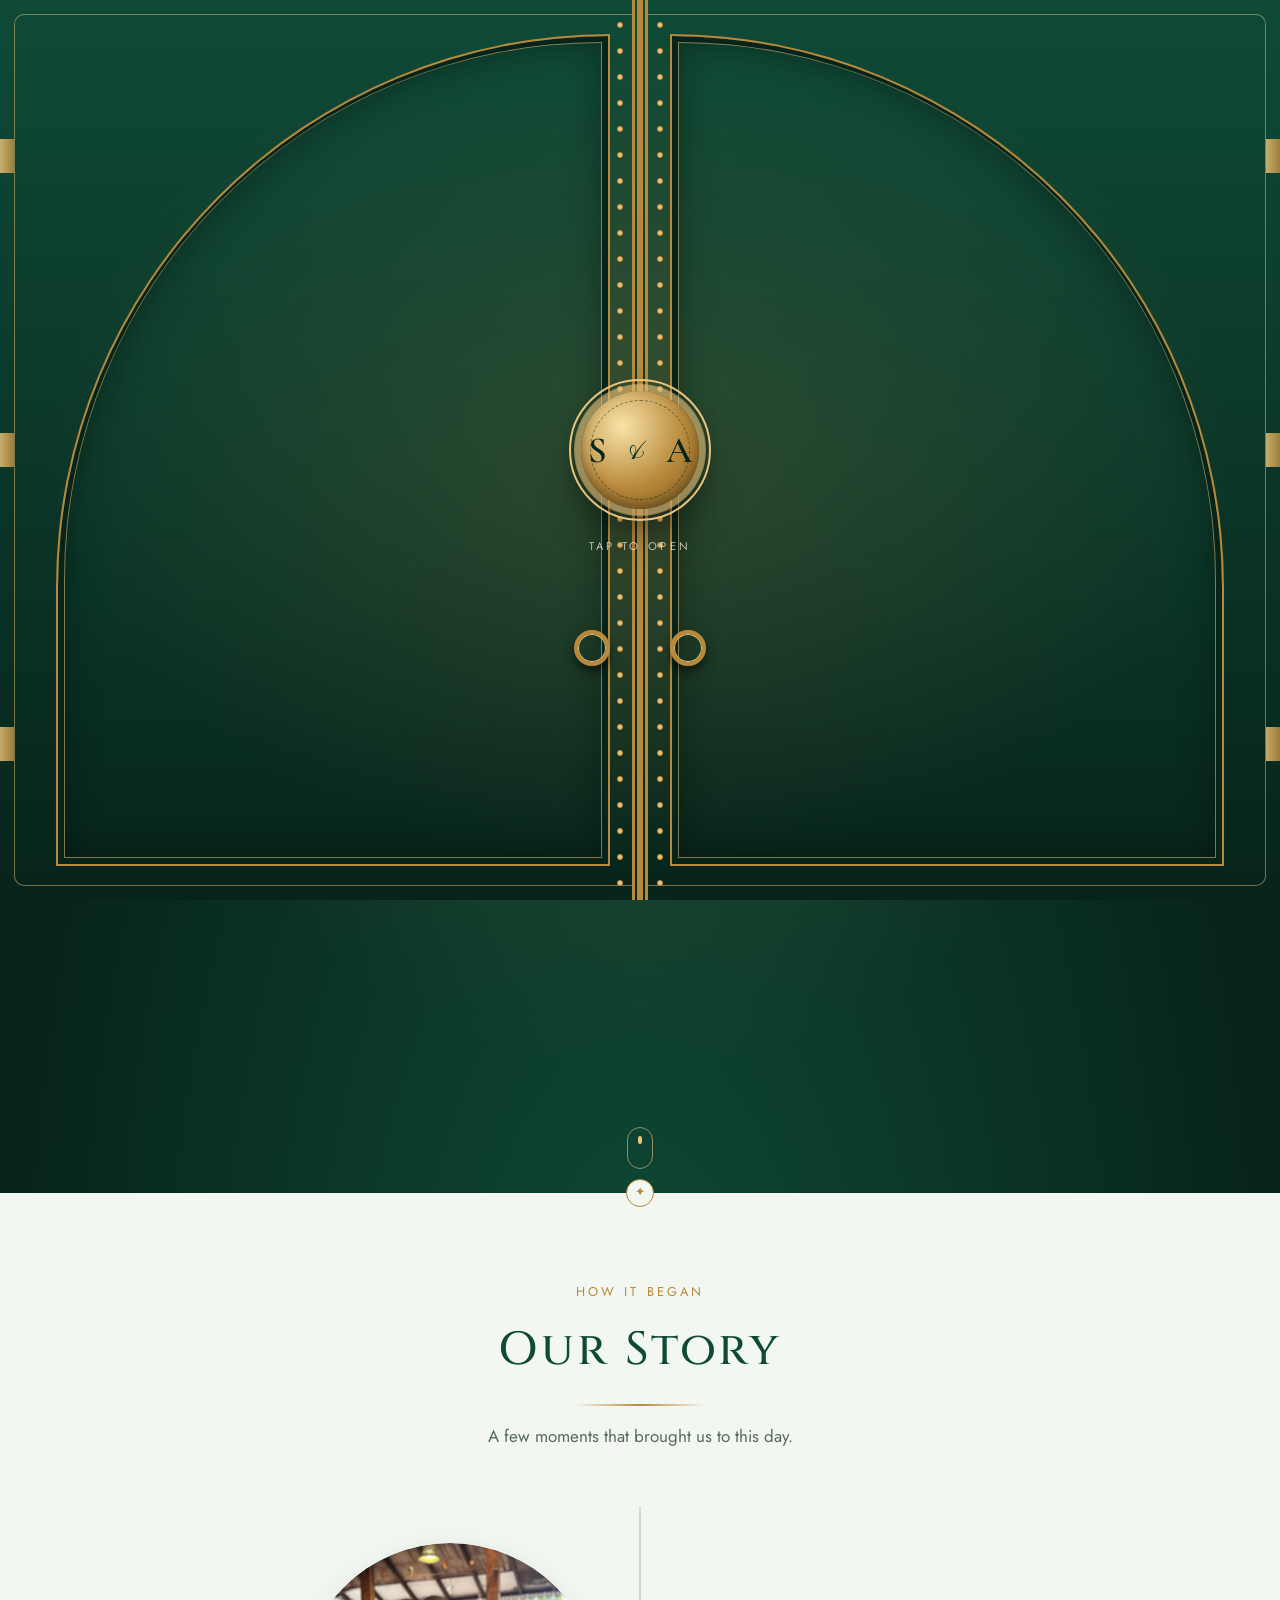
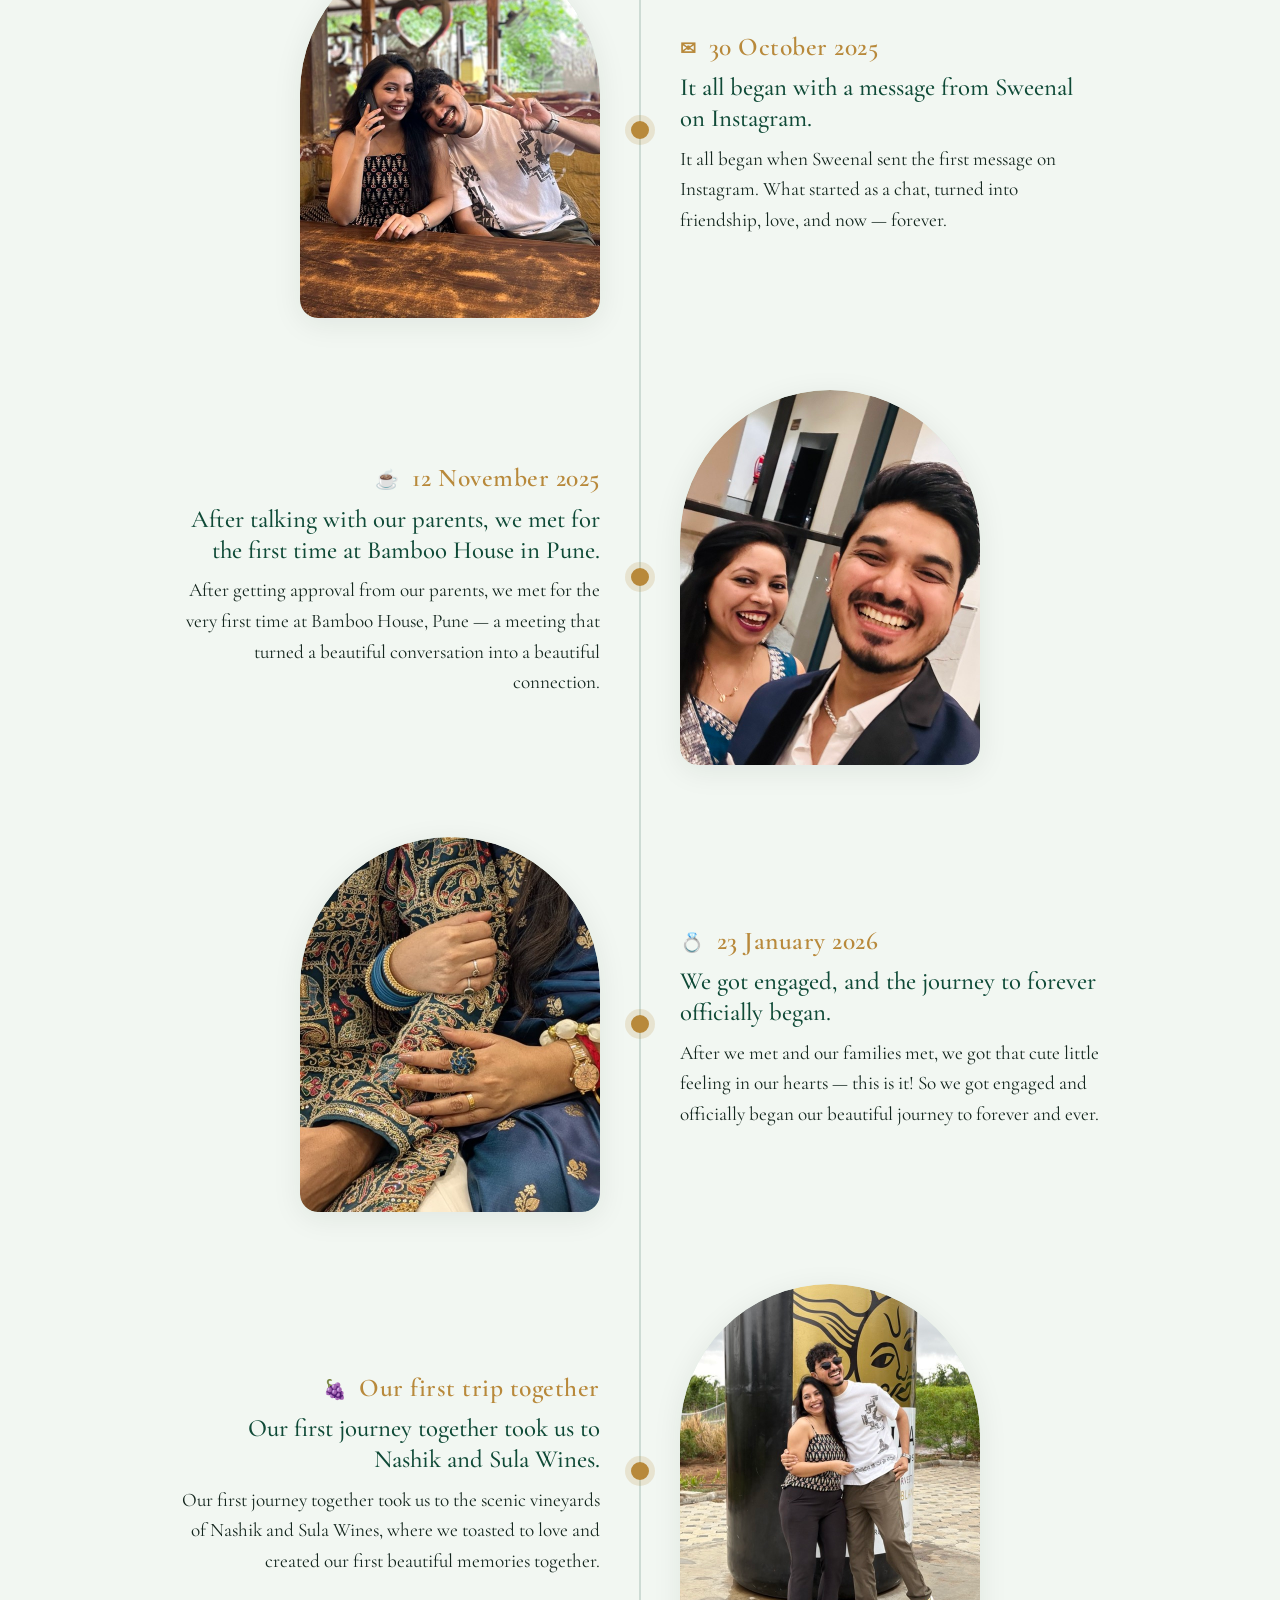
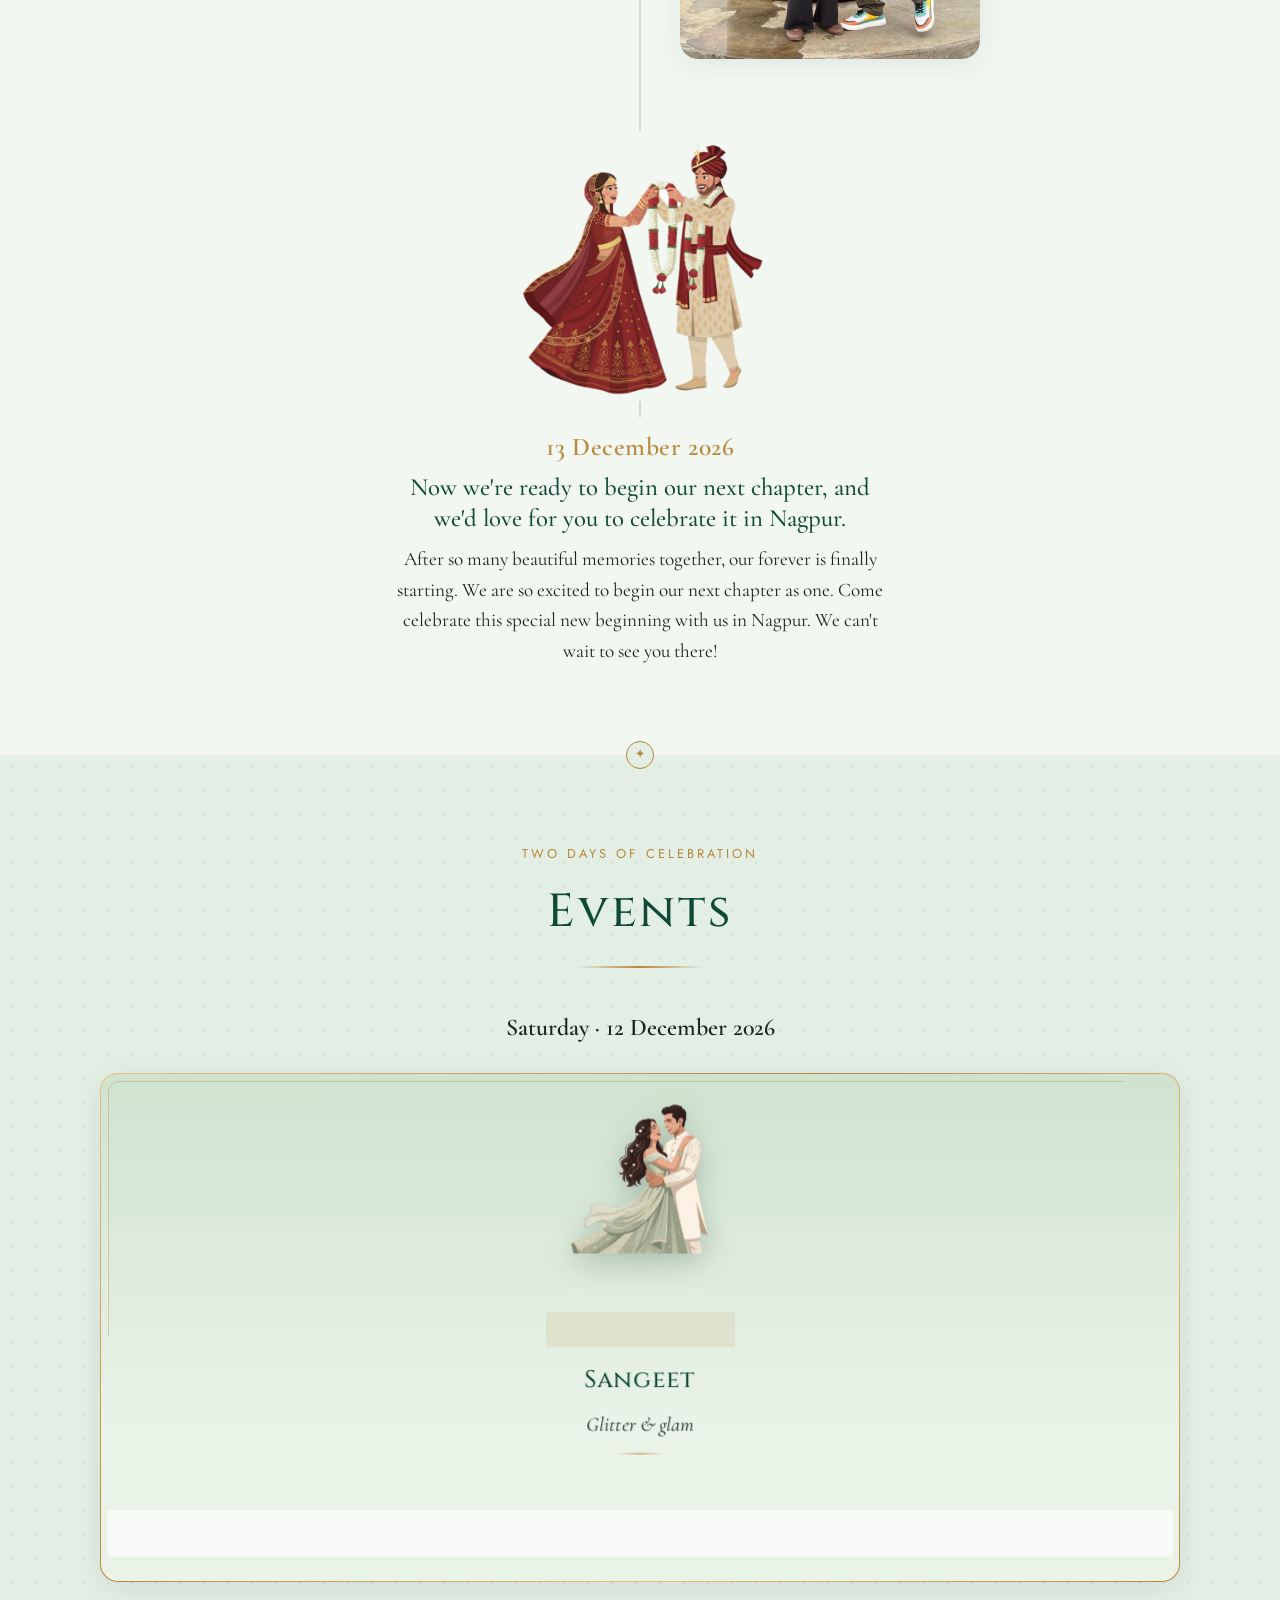
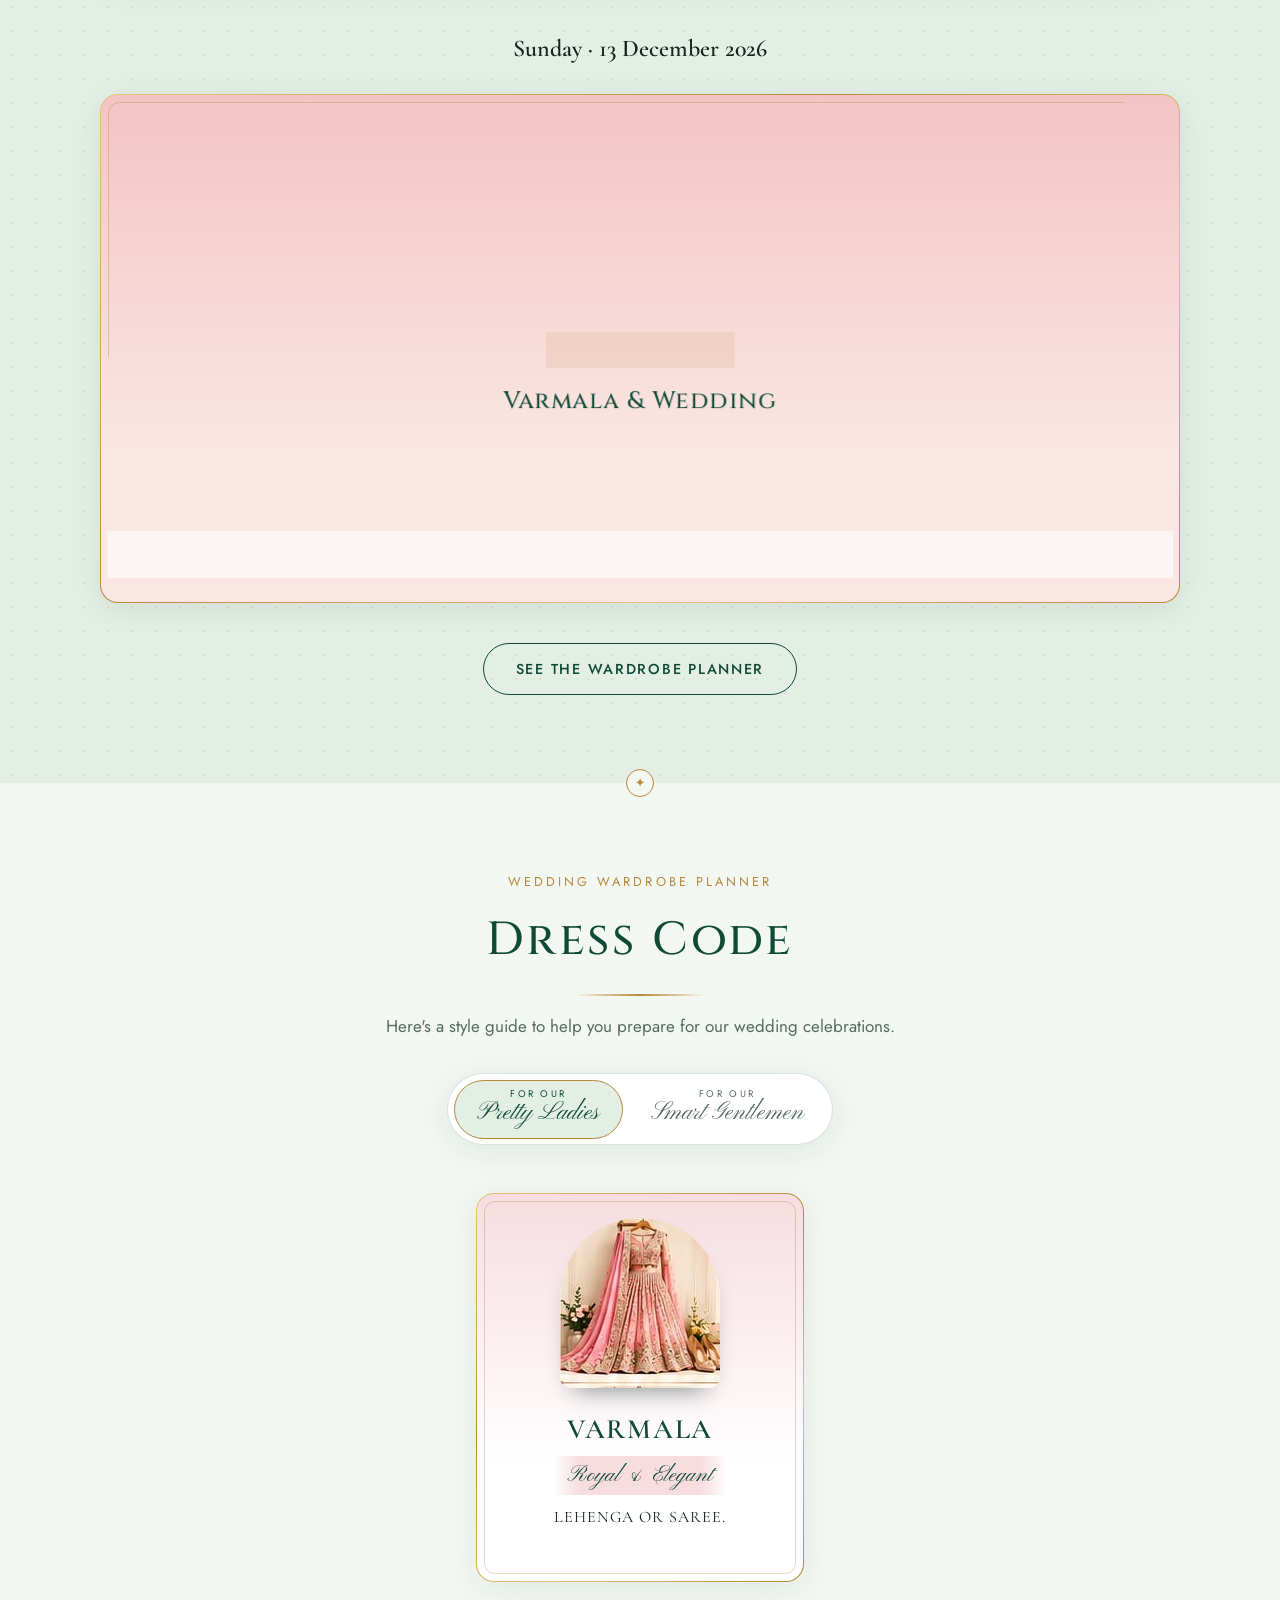
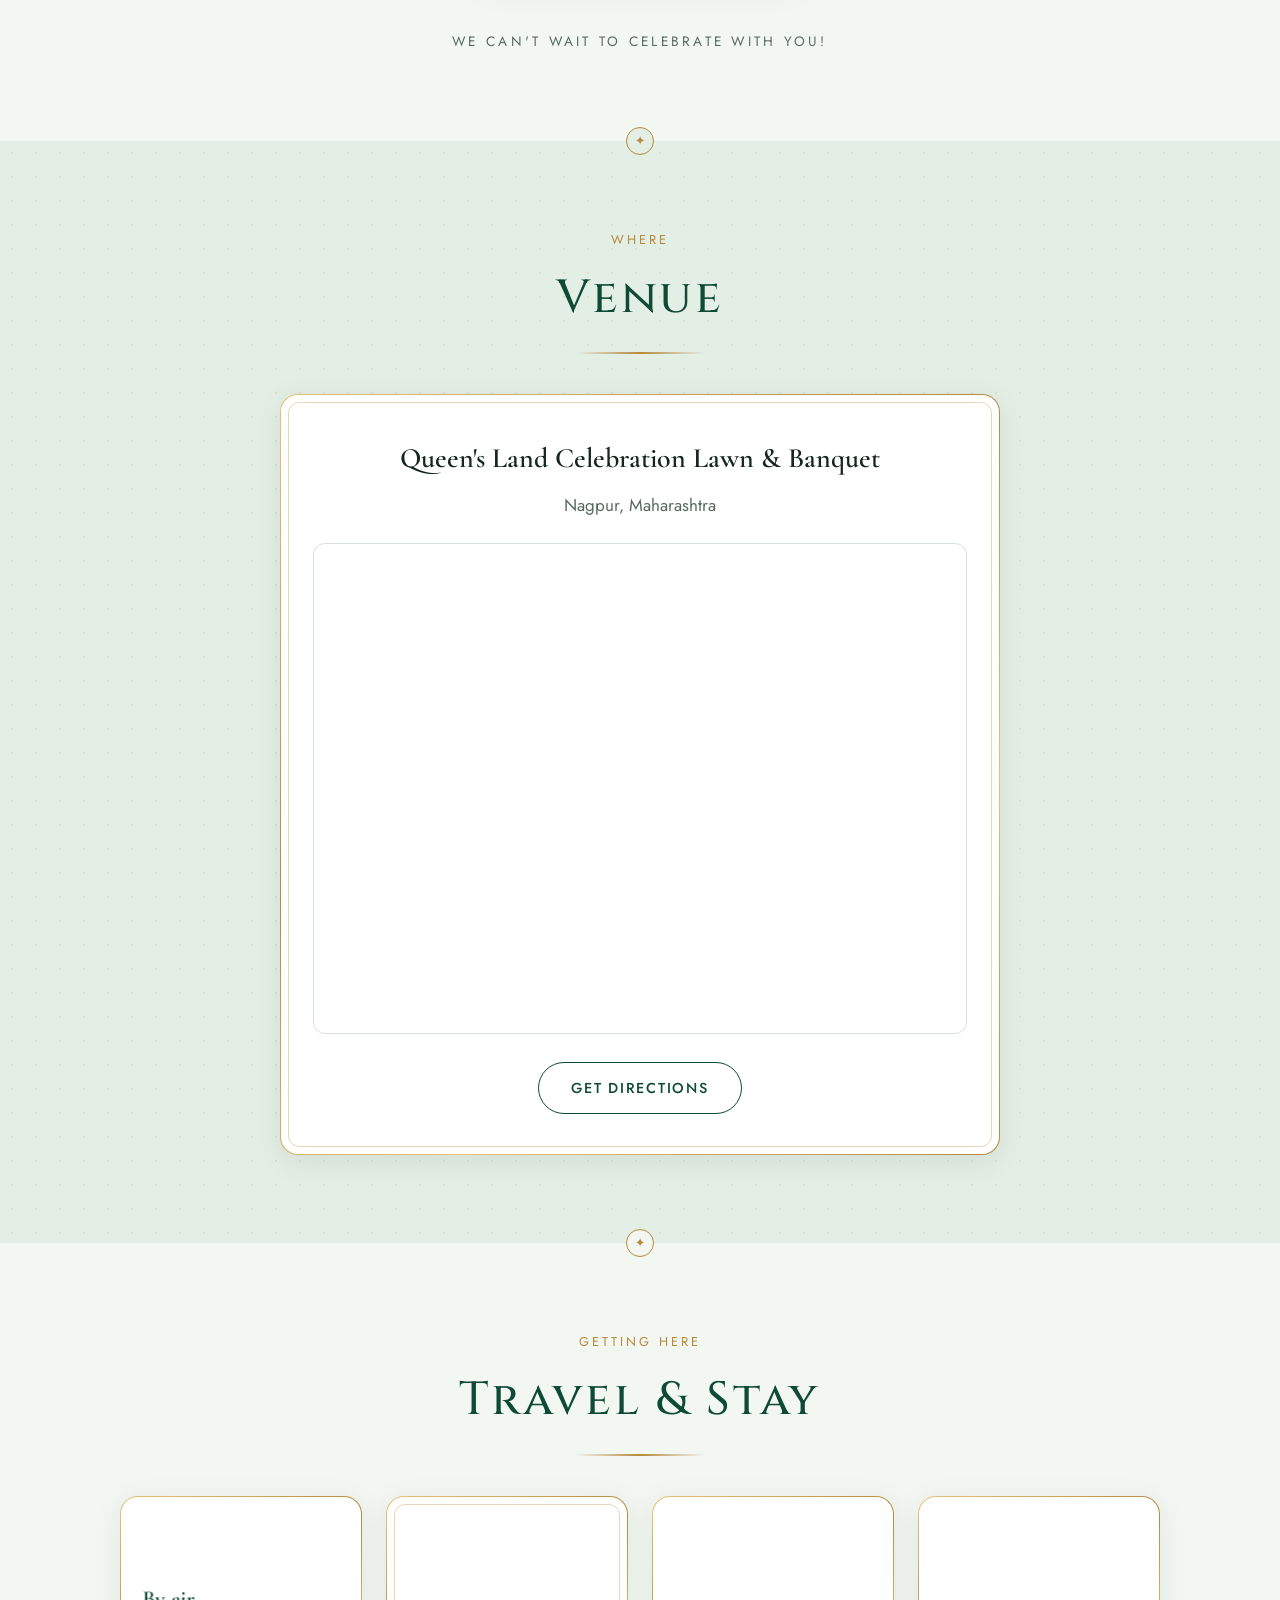
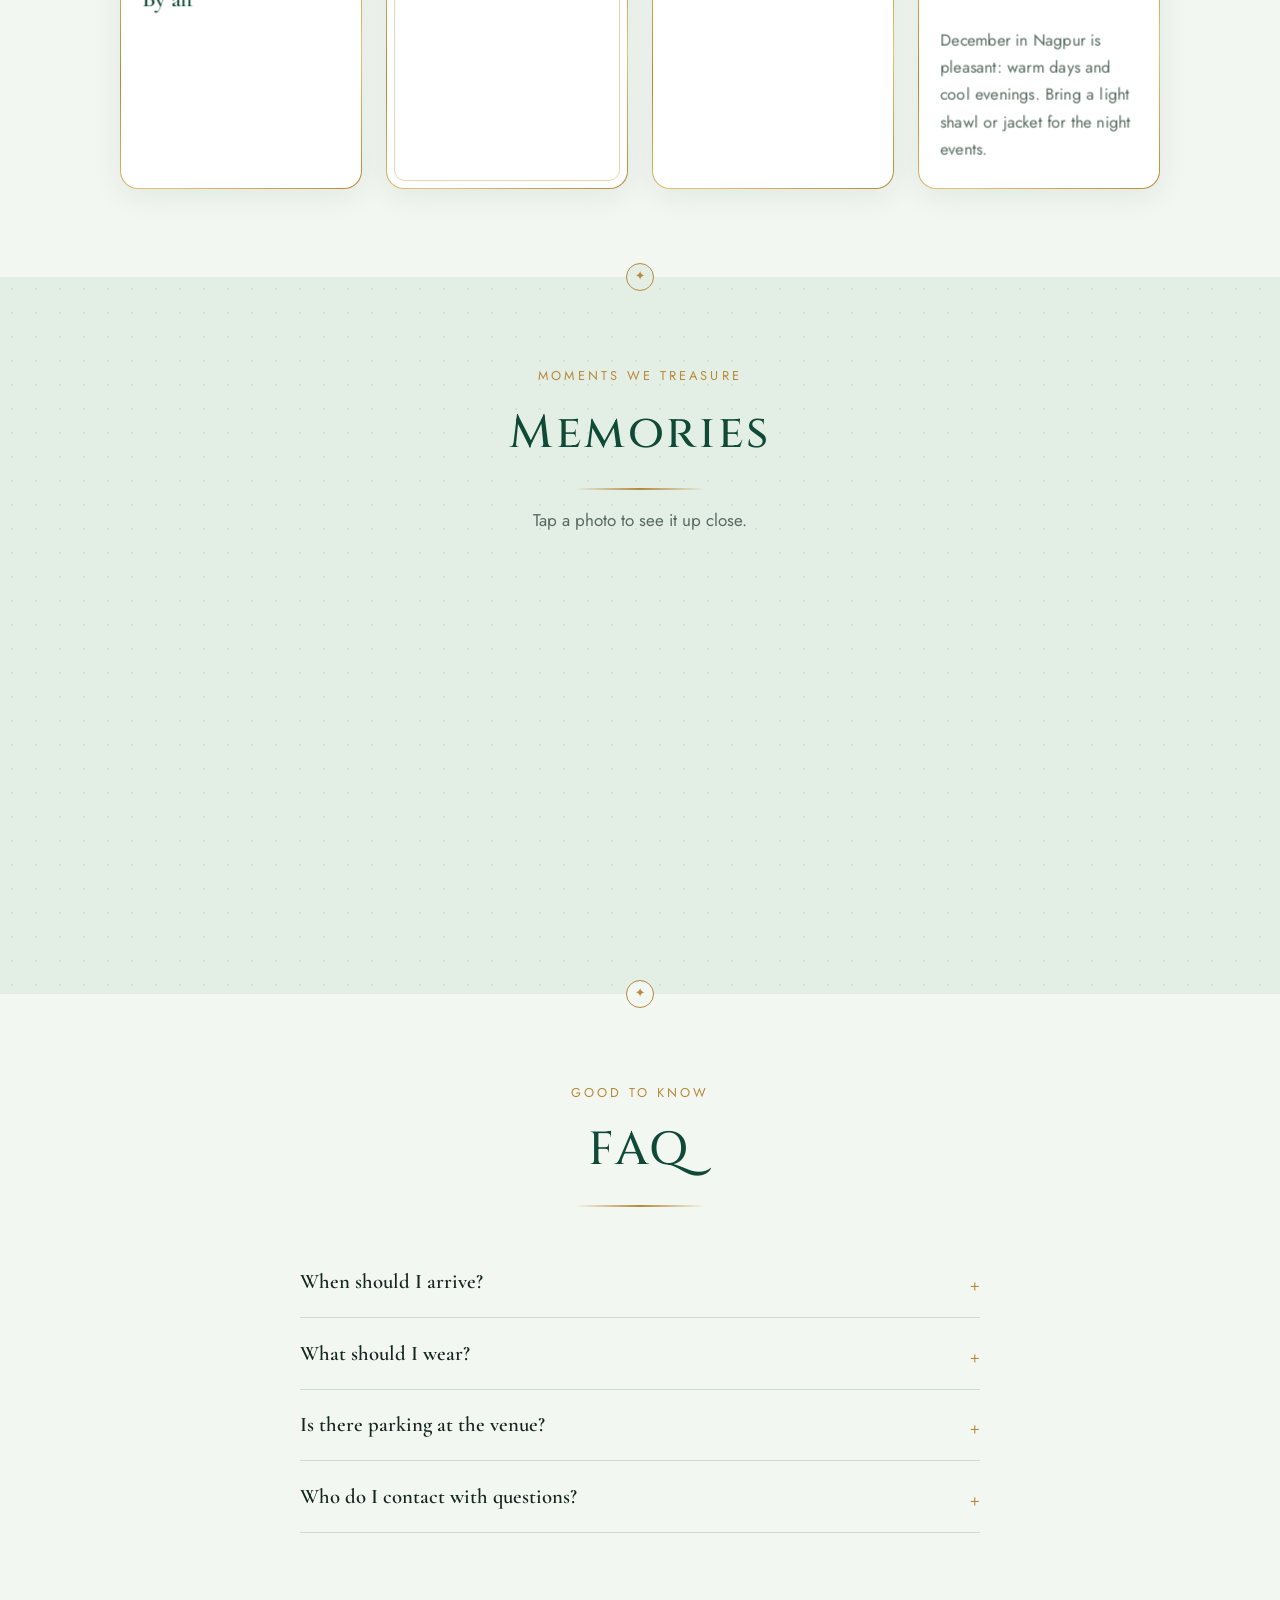
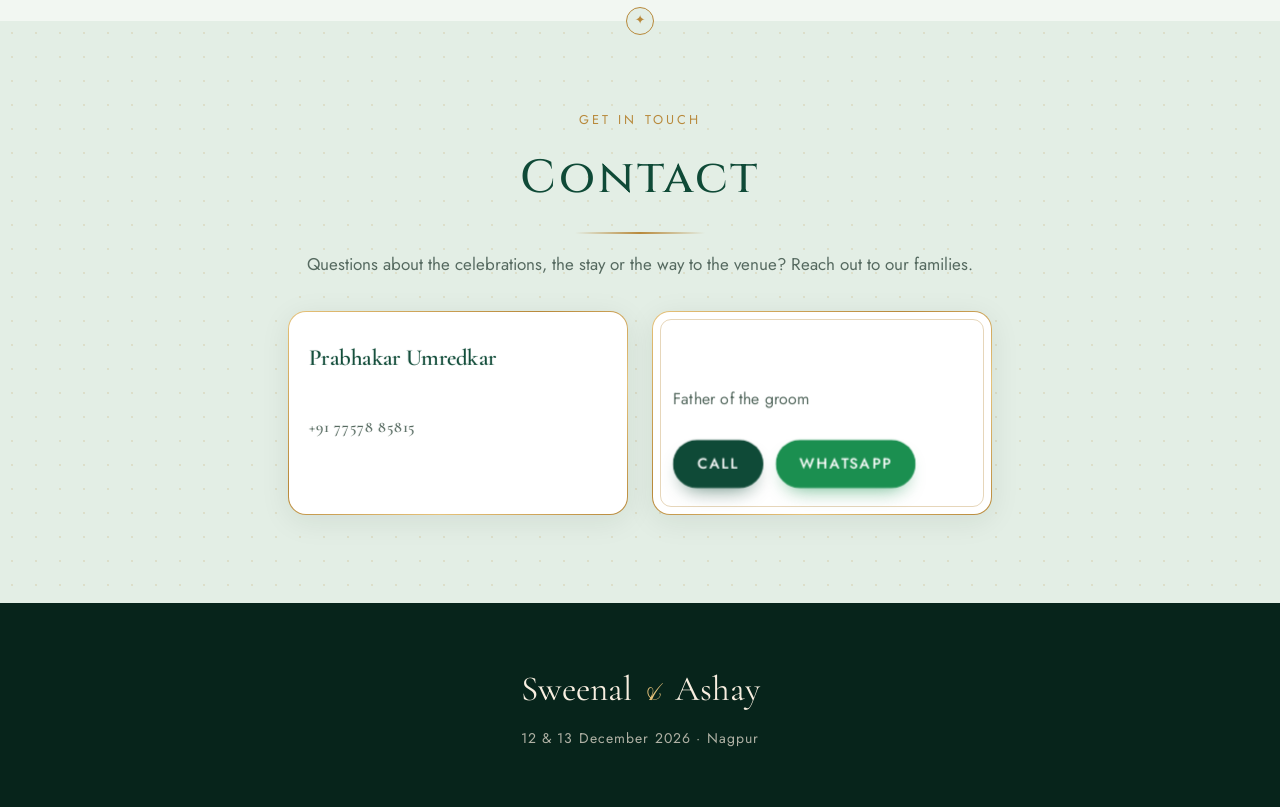
==== bride-sangeet/index.html @ a568a2bf "Add /bride-sangeet/: Sangeet and evening Wedding only, generated from the bride-events page Co-Autho" ====
<!DOCTYPE html>
<html lang="en">
  <head>
    <meta charset="UTF-8" />
    <meta name="viewport" content="width=device-width, initial-scale=1.0, maximum-scale=1.0, user-scalable=no" />
    <meta name="description" content="12–13 December 2026 · Sangeet &amp; Wedding · Nagpur" />
    <title>Wedding Celebrations · Sweenal &amp; Ashay</title>
    <meta property="og:type" content="website" />
    <meta property="og:url" content="https://sweenal-ashay.pages.dev/bride-sangeet/" />
    <meta property="og:locale" content="en_IN" />
    <meta property="og:site_name" content="Sweenal &amp; Ashay" />
    <meta property="og:title" content="Wedding Celebrations · Sweenal &amp; Ashay" />
    <meta property="og:description" content="12–13 December 2026 · Sangeet &amp; Wedding · Nagpur" />
    <meta property="og:image" content="https://sweenal-ashay.pages.dev/images/share-bride-events.jpg" />
    <meta property="og:image:type" content="image/jpeg" />
    <meta property="og:image:width" content="1200" />
    <meta property="og:image:height" content="630" />
    <meta property="og:image:alt" content="Wedding celebrations of Sweenal &amp; Ashay, 12 to 13 December 2026: Sangeet and Wedding, in Nagpur" />
    <meta name="twitter:card" content="summary_large_image" />
    <meta name="twitter:title" content="Wedding Celebrations · Sweenal &amp; Ashay" />
    <meta name="twitter:description" content="12–13 December 2026 · Sangeet &amp; Wedding · Nagpur" />
    <meta name="twitter:image" content="https://sweenal-ashay.pages.dev/images/share-bride-events.jpg" />
    <link rel="canonical" href="https://sweenal-ashay.pages.dev/bride-sangeet/" />
    <link rel="icon" href="../favicon-bride.ico" sizes="48x48" />
    <link rel="icon" type="image/png" sizes="32x32" href="../favicon-bride-32.png" />
    <link rel="icon" type="image/png" sizes="16x16" href="../favicon-bride-16.png" />
    <link rel="apple-touch-icon" href="../apple-touch-icon-bride.png" />
    <meta name="theme-color" content="#07241b" />
    <script>
      document.documentElement.classList.add("js");
    </script>
    <link rel="preconnect" href="https://fonts.googleapis.com" />
    <link rel="preconnect" href="https://fonts.gstatic.com" crossorigin />
    <link
      rel="stylesheet"
      href="https://fonts.googleapis.com/css2?family=Cormorant+Garamond:ital,wght@0,500;0,600;1,500&family=Cinzel:wght@500;600&family=Pinyon+Script&family=Jost:wght@400;500&family=Tiro+Devanagari+Sanskrit&display=swap"
    />
    <link rel="preload" as="image" href="../images/ganeshji.jpg" />
    <link rel="stylesheet" href="../css/styles.css" />
  </head>
  <body>
    <div class="invite is-loading" id="invite">
      <div class="invite-flap invite-flap-left" aria-hidden="true">
        <span class="door-panel"></span>
        <span class="door-studs"></span>
        <span class="door-hinges"></span>
        <span class="door-ring"></span>
      </div>
      <div class="invite-flap invite-flap-right" aria-hidden="true">
        <span class="door-panel"></span>
        <span class="door-studs"></span>
        <span class="door-hinges"></span>
        <span class="door-ring"></span>
      </div>
      <div class="invite-front">
        <button type="button" class="invite-seal" id="invite-seal" aria-label="Open the invitation from Sweenal and Ashay">
          S<span>&amp;</span>A
        </button>
        <p class="invite-hint" aria-hidden="true">Loading…</p>
      </div>
    </div>

    <main>
      <section class="hero" id="home">
        <canvas class="hero-canvas" id="petals" aria-hidden="true"></canvas>
        <div class="hero-stage">
          <div class="hero-card" id="hero-card">
            <div class="hero-arch" aria-hidden="true"></div>
            <div class="ganesh">
              <div class="ganesh-medallion">
                <img src="../images/ganeshji.jpg" width="413" height="440"
                  alt="Lord Ganesha seated on a pink lotus" />
              </div>
              <p class="ganesh-mantra" lang="sa">॥ श्री गणेशाय नमः ॥</p>
            </div>
            <p class="hero-eyebrow">Two hearts, one beginning</p>
            <h1>
              Sweenal
              <span class="hero-amp">&amp;</span>
              Ashay
            </h1>
            <div class="hero-sub-row">
              <img class="hero-art" src="../images/varmala.png" width="616" height="640" decoding="async" alt="" />
              <p class="hero-sub">are tying the knot</p>
              <img class="hero-art hero-art-flip" src="../images/varmala.png" width="616" height="640" decoding="async" alt="" />
            </div>
            <div class="divider" aria-hidden="true"><span>✦</span></div>
            <p class="hero-date">12 &amp; 13 December 2026</p>
            <p class="hero-place">Nagpur, Maharashtra</p>
            <div class="scratch" id="scratch" role="button" tabindex="0" aria-label="Scratch the gold foil to reveal a message. Press Enter to reveal it.">
              <p class="scratch-text"><small>Join us in our joy</small>You are invited</p>
              <canvas class="scratch-canvas" id="scratch-canvas" aria-hidden="true"></canvas>
            </div>

            <div class="countdown" id="countdown" data-end="2026-12-14T00:00:00+05:30" data-target="2026-12-12T18:30:00+05:30" aria-live="polite">
              <div class="cd-unit"><span id="cd-days">--</span><small>Days</small></div>
              <div class="cd-unit"><span id="cd-hours">--</span><small>Hours</small></div>
              <div class="cd-unit"><span id="cd-mins">--</span><small>Minutes</small></div>
              <div class="cd-unit"><span id="cd-secs">--</span><small>Seconds</small></div>
            </div>

            <div class="hosts">
              <p class="hosts-lead">With the blessings of</p>
              <div class="hosts-row">
                <div class="hosts-family">
                  <small>Daughter of</small>
                  <strong>Mrs. Madhavi Umredkar</strong>
                  <strong>Mr. Prabhakar Umredkar</strong>
                </div>
                <div class="hosts-family">
                  <small>Son of</small>
                  <strong>Mrs. Chanda Kohad</strong>
                  <strong>Mr. Ganesh Kohad</strong>
                </div>
              </div>
            </div>
          </div>
        </div>
        <a class="scroll-cue" href="#story" aria-label="Scroll to Our Story"
          ><span></span
        ></a>
      </section>

      <section class="section reveal" id="story">
        <p class="section-eyebrow">How it began</p>
        <h2>Our Story</h2>
        <p class="section-lead">A few moments that brought us to this day.</p>

        <ol class="timeline" id="timeline">
          <li class="moment">
            <figure class="photo-placeholder" data-tilt>
              <img src="../images/story/1.jpg" width="600" height="750" loading="lazy" decoding="async"
                alt="The two of us laughing together at a cafe, with a heart-shaped frame behind us" />
            </figure>
            <div class="moment-text">
              <p class="moment-date"><span class="moment-icon" aria-hidden="true">✉</span> 30 October 2025</p>
              <h3>It all began with a message from Sweenal on Instagram.</h3>
              <p>It all began when Sweenal sent the first message on Instagram. What started as a chat, turned into friendship, love, and now — forever.</p>
            </div>
          </li>
          <li class="moment">
            <figure class="photo-placeholder" data-tilt>
              <img src="../images/story/2.jpg" width="600" height="750" loading="lazy" decoding="async"
                alt="A close selfie of the two of us, dressed up and smiling" />
            </figure>
            <div class="moment-text">
              <p class="moment-date"><span class="moment-icon" aria-hidden="true">☕</span> 12 November 2025</p>
              <h3>After talking with our parents, we met for the first time at Bamboo House in Pune.</h3>
              <p>After getting approval from our parents, we met for the very first time at Bamboo House, Pune — a meeting that turned a beautiful conversation into a beautiful connection.</p>
            </div>
          </li>
          <li class="moment">
            <figure class="photo-placeholder" data-tilt>
              <img src="../images/story/3-engagement.jpg" width="600" height="750" loading="lazy" decoding="async"
                alt="A close-up of our hands with the engagement rings, in embroidered and navy gold-motif outfits" />
            </figure>
            <div class="moment-text">
              <p class="moment-date"><span class="moment-icon" aria-hidden="true">💍</span> 23 January 2026</p>
              <h3>We got engaged, and the journey to forever officially began.</h3>
              <p>After we met and our families met, we got that cute little feeling in our hearts — this is it! So we got engaged and officially began our beautiful journey to forever and ever.</p>
            </div>
          </li>
          <li class="moment">
            <figure class="photo-placeholder" data-tilt>
              <img src="../images/story/4-sula.jpg" width="600" height="750" loading="lazy" decoding="async"
                alt="The two of us hugging in front of a giant wine bottle" />
            </figure>
            <div class="moment-text">
              <p class="moment-date"><span class="moment-icon" aria-hidden="true">🍇</span> Our first trip together</p>
              <h3>Our first journey together took us to Nashik and Sula Wines.</h3>
              <p>Our first journey together took us to the scenic vineyards of Nashik and Sula Wines, where we toasted to love and created our first beautiful memories together.</p>
            </div>
          </li>
          <li class="moment moment-final">
            <img class="moment-art" src="../images/varmala.png" width="616" height="640" loading="lazy" decoding="async" alt="" />
            <div class="moment-text">
              <p class="moment-date">13 December 2026</p>
              <h3>Now we're ready to begin our next chapter, and we'd love for you to celebrate it in Nagpur.</h3>
              <p>
                After so many beautiful memories together, our forever is finally starting.
                We are so excited to begin our next chapter as one. Come celebrate this
                special new beginning with us in Nagpur. We can't wait to see you there!
              </p>
            </div>
          </li>
        </ol>
      </section>

      <section class="section section-tinted reveal" id="events">
        <p class="section-eyebrow">Two days of celebration</p>
        <h2>Events</h2>

        <div class="event-day">
          <h3 class="day-heading">Saturday · 12 December 2026</h3>
          <div class="event-grid">
            <article class="event-card event-sangeet" data-tilt>
              <img class="event-art" src="../images/sangeet-couple.png" width="475" height="659" loading="lazy" decoding="async" alt="" />
              <p class="event-time">Evening · 6:30 PM</p>
              <h4>Sangeet</h4>
              <p class="event-theme">Glitter &amp; glam</p>
              <p>Queen's Land, Nagpur</p>
              <p class="event-dress">Dress code: glitter &amp; party wear</p>
            </article>
          </div>
        </div>

        <div class="event-day">
          <h3 class="day-heading">Sunday · 13 December 2026</h3>
          <div class="event-grid">
            <article class="event-card event-varmala" data-tilt>
              <img class="event-art" src="../images/varmala.png" width="616" height="640" loading="lazy" decoding="async" alt="" />
              <p class="event-time">Evening · 5:26 PM</p>
              <h4>Varmala &amp; Wedding</h4>
              <p class="event-theme">Royal &amp; elegant</p>
              <p>Queen's Land, Nagpur</p>
              <p class="event-dress">Dress code: lehenga or saree · suit, bandhgala or Jodhpuri</p>
            </article>
          </div>
        </div>

        <a class="btn btn-outline events-more" href="#dress-code">See the wardrobe planner</a>
      </section>

      <section class="section reveal" id="dress-code">
        <p class="section-eyebrow">Wedding wardrobe planner</p>
        <h2>Dress Code</h2>
        <p class="section-lead">
          Here's a style guide to help you prepare for our wedding celebrations.
        </p>

        <div class="wardrobe-toggle" role="group" aria-label="Show outfits for">
          <button type="button" class="is-active" aria-pressed="true" data-side="ladies">
            <small>For our</small> Pretty Ladies
          </button>
          <button type="button" aria-pressed="false" data-side="gents">
            <small>For our</small> Smart Gentlemen
          </button>
        </div>

        <div class="wardrobe" id="wardrobe">

          <article class="outfit" style="--i: 0" data-tilt>
            <div class="outfit-inner">
              <div class="outfit-face outfit-ladies">
                <img src="../images/outfits/ladies-3.jpg" width="160" height="170" loading="lazy"
                  alt="Silver glitter gown" />
                <h3>Sangeet</h3>
                <p class="outfit-theme">Glitter &amp; Glam</p>
                <p>Glittery gown or skirt-and-top set.</p>
              </div>
              <div class="outfit-face outfit-gents" aria-hidden="true">
                <img src="../images/outfits/gents-3.jpg" width="160" height="170" loading="lazy"
                  alt="Navy party shirt with black trousers" />
                <h3>Sangeet</h3>
                <p class="outfit-theme">Party Wear</p>
                <p>Party-wear shirt and pants.</p>
              </div>
            </div>
          </article>

          <article class="outfit" style="--i: 1" data-tilt>
            <div class="outfit-inner">
              <div class="outfit-face outfit-ladies">
                <img src="../images/outfits/ladies-5.jpg" width="160" height="170" loading="lazy"
                  alt="Pink embroidered lehenga" />
                <h3>Varmala</h3>
                <p class="outfit-theme">Royal &amp; Elegant</p>
                <p>Lehenga or saree.</p>
              </div>
              <div class="outfit-face outfit-gents" aria-hidden="true">
                <img src="../images/outfits/gents-5.jpg" width="160" height="170" loading="lazy"
                  alt="Maroon Jodhpuri bandhgala with white trousers" />
                <h3>Varmala</h3>
                <p class="outfit-theme">Royal &amp; Elegant</p>
                <p>Suit, bandhgala or Jodhpuri.</p>
              </div>
            </div>
          </article>
        </div>

        <p class="wardrobe-sign">We can't wait to celebrate with you!</p>
      </section>

      <section class="section section-tinted reveal" id="venue">
        <p class="section-eyebrow">Where</p>
        <h2>Venue</h2>
        <div class="venue-card">
          <h3>Queen's Land Celebration Lawn &amp; Banquet</h3>
          <p>Nagpur, Maharashtra</p>
          <div class="map-embed">
            <iframe
              src="https://www.google.com/maps/embed?pb=!1m18!1m12!1m3!1d3723.0942266897073!2d79.12512547503259!3d21.068898480590526!2m3!1f0!2f0!3f0!3m2!1i1024!2i768!4f13.1!3m3!1m2!1s0x3bd4b9ad30cc6a53%3A0xd329767a91f4fda3!2sQueen's%20Land%20Celebration%20Lawn%20and%20Banquet%2C%20Nagpur!5e0!3m2!1sen!2sin!4v1792346264854!5m2!1sen!2sin"
              title="Map to Queen's Land Celebration Lawn & Banquet, Nagpur"
              allowfullscreen
              loading="lazy"
              referrerpolicy="strict-origin-when-cross-origin"
            ></iframe>
          </div>
          <a
            class="btn btn-outline"
            href="https://www.google.com/maps/search/?api=1&amp;query=Queen%27s+Land+Celebration+Lawn+and+Banquet+Nagpur"
            target="_blank"
            rel="noopener"
            >Get directions</a
          >
        </div>
      </section>

      <section class="section reveal" id="travel">
        <p class="section-eyebrow">Getting here</p>
        <h2>Travel &amp; Stay</h2>
        <div class="info-grid">
          <div class="info-card" data-tilt>
            <span class="info-icon" aria-hidden="true">✈</span>
            <h3>By air</h3>
            <p>
              Dr. Babasaheb Ambedkar International Airport (NAG) has direct
              flights from most major Indian cities.
            </p>
          </div>
          <div class="info-card" data-tilt>
            <span class="info-icon" aria-hidden="true">🚆</span>
            <h3>By train</h3>
            <p>
              Nagpur Junction is one of India's best-connected stations, at the
              centre of the rail network.
            </p>
          </div>
          <div class="info-card" data-tilt>
            <span class="info-icon" aria-hidden="true">🏨</span>
            <h3>Where to stay</h3>
            <p>
              Stay is available at the venue, Queen's Land. Please reach out to
              the families (see <a href="#contact">Contact</a>) to arrange it.
            </p>
          </div>
          <div class="info-card" data-tilt>
            <span class="info-icon" aria-hidden="true">☀</span>
            <h3>Weather</h3>
            <p>
              December in Nagpur is pleasant: warm days and cool evenings. Bring
              a light shawl or jacket for the night events.
            </p>
          </div>
        </div>
      </section>

      <section class="section section-tinted reveal" id="memories">
        <p class="section-eyebrow">Moments we treasure</p>
        <h2>Memories</h2>
        <p class="section-lead">Tap a photo to see it up close.</p>
        <div class="carousel">
          <div class="carousel-ring" style="--n: 7">
            <button type="button" class="photo-placeholder memory" style="--i: 0" data-caption="Laughing together" data-full="../images/memories/1.jpg">
              <img src="../images/memories/1-thumb.jpg" width="480" height="600" loading="lazy" decoding="async"
                alt="A close selfie of the two of us smiling at each other" />
            </button>
            <button type="button" class="photo-placeholder memory" style="--i: 1" data-caption="Evening in yellow" data-full="../images/memories/2.jpg">
              <img src="../images/memories/2-thumb.jpg" width="480" height="600" loading="lazy" decoding="async"
                alt="The two of us sitting together, one in a mustard-yellow suit" />
            </button>
            <button type="button" class="photo-placeholder memory" style="--i: 2" data-caption="Mirror selfie" data-full="../images/memories/3.jpg">
              <img src="../images/memories/3-thumb.jpg" width="480" height="600" loading="lazy" decoding="async"
                alt="A mirror selfie of the two of us, smiling, with a yellow dupatta and a dark printed kurta" />
            </button>
            <button type="button" class="photo-placeholder memory" style="--i: 3" data-caption="A furry friend" data-full="../images/memories/4.jpg">
              <img src="../images/memories/4-thumb.jpg" width="480" height="600" loading="lazy" decoding="async"
                alt="Smiling with a fluffy dog on a cafe sofa" />
            </button>
            <button type="button" class="photo-placeholder memory" style="--i: 4" data-caption="Elegance in navy" data-full="../images/memories/5.jpg">
              <img src="../images/memories/5-thumb.jpg" width="480" height="600" loading="lazy" decoding="async"
                alt="Standing by a window in a navy and gold saree" />
            </button>
            <button type="button" class="photo-placeholder memory" style="--i: 5" data-caption="Dressed up together" data-full="../images/memories/6.jpg">
              <img src="../images/memories/6-thumb.jpg" width="480" height="600" loading="lazy" decoding="async"
                alt="The two of us in traditional outfits by a tall window" />
            </button>
            <button type="button" class="photo-placeholder memory" style="--i: 6" data-caption="Sitting pretty" data-full="../images/memories/7.jpg">
              <img src="../images/memories/7-thumb.jpg" width="480" height="600" loading="lazy" decoding="async"
                alt="Seated in a navy saree with gold motifs" />
            </button>
          </div>
        </div>
      </section>

      <section class="section reveal" id="faq">
        <p class="section-eyebrow">Good to know</p>
        <h2>FAQ</h2>
        <div class="faq">
          <details>
            <summary>When should I arrive?</summary>
            <p>
              The Sangeet is on the evening of 12 December. If you're
              travelling, we suggest arriving in Nagpur by that afternoon.
            </p>
          </details>
          <details>
            <summary>What should I wear?</summary>
            <p>
              Every event has its own look. See the
              <a href="#dress-code">Dress Code</a> section for outfit ideas for
              ladies and gentlemen.
            </p>
          </details>
          <details>
            <summary>Is there parking at the venue?</summary>
            <p>Parking details will be shared soon.</p>
          </details>
          <details>
            <summary>Who do I contact with questions?</summary>
            <p>
              Please call or message our families. Their numbers are in the
              <a href="#contact">Contact</a> section.
            </p>
          </details>
        </div>
      </section>

      <section class="section section-tinted reveal" id="contact">
        <p class="section-eyebrow">Get in touch</p>
        <h2>Contact</h2>
        <p class="section-lead">Questions about the celebrations, the stay or the way to the venue? Reach out to our families.</p>
        <div class="info-grid contact-grid">
          <div class="info-card" data-tilt>
            <h3>Prabhakar Umredkar</h3>
            <p class="contact-role">Father of the bride</p>
            <p class="contact-number">+91 77578 85815</p>
            <div class="contact-actions">
              <a class="btn btn-primary" href="tel:+917757885815">Call</a>
              <a
                class="btn btn-whatsapp"
                href="https://wa.me/917757885815?text=Hello%2C%20I%27m%20writing%20about%20Sweenal%20%26%20Ashay%27s%20wedding."
                target="_blank"
                rel="noopener"
                >WhatsApp</a
              >
            </div>
          </div>
          <div class="info-card" data-tilt>
            <h3>Ganesh Kohad</h3>
            <p class="contact-role">Father of the groom</p>
            <p class="contact-number">+91 99706 25637</p>
            <div class="contact-actions">
              <a class="btn btn-primary" href="tel:+919970625637">Call</a>
              <a
                class="btn btn-whatsapp"
                href="https://wa.me/919970625637?text=Hello%2C%20I%27m%20writing%20about%20Sweenal%20%26%20Ashay%27s%20wedding."
                target="_blank"
                rel="noopener"
                >WhatsApp</a
              >
            </div>
          </div>
        </div>
      </section>
    </main>

    <footer class="site-footer">
      <p class="footer-names">Sweenal <span>&amp;</span> Ashay</p>
      <p>12 &amp; 13 December 2026 · Nagpur</p>
    </footer>

    <dialog class="lightbox" id="lightbox" aria-label="Memories">
      <button type="button" class="lightbox-close" aria-label="Close">×</button>
      <button type="button" class="lightbox-nav lightbox-prev" aria-label="Previous photo">‹</button>
      <figure class="lightbox-stage">
        <div class="lightbox-media" id="lightbox-media"></div>
        <figcaption>
          <span id="lightbox-caption"></span>
          <small id="lightbox-count"></small>
        </figcaption>
      </figure>
      <button type="button" class="lightbox-nav lightbox-next" aria-label="Next photo">›</button>
    </dialog>

    <audio id="music" src="../audio/music.m4a" preload="none"></audio>
    <button type="button" class="music-toggle" id="music-toggle" aria-pressed="false" aria-label="Play music">
      <span aria-hidden="true">&#9834;</span>
    </button>

    <script src="../js/main.js"></script>
  </body>
</html>
---- css/styles.css ----
*,
*::before,
*::after {
  box-sizing: border-box;
}

:root {
  --color-bg: #f2f7f2;
  --color-surface: #ffffff;
  --color-tint: #e3eee5;
  --color-text: #14261e;
  --color-muted: #566a60;
  --color-accent: #0f4a37;
  --color-accent-hover: #0a3527;
  --color-gold: #b8893b;
  --color-gold-light: #e6c27a;
  --color-blush: #f7dde0;
  --color-sage: #e2e8d2;
  --color-green: #24402f;
  --color-night: #07241b;
  --color-whatsapp: #1b8f50;
  --color-night-2: #0f4a37;
  --color-on-dark: #f8eee0;
  --color-line: rgba(15, 74, 55, 0.16);
  --swatch-yellow: #f5c542;
  --swatch-orange: #f08a2c;
  --swatch-pink: #ec7a9c;
  --font-serif: "Cormorant Garamond", Georgia, serif;
  --font-display: "Cinzel", "Cormorant Garamond", Georgia, serif;
  --font-script: "Pinyon Script", cursive;
  --font-devanagari: "Tiro Devanagari Sanskrit", "Noto Serif Devanagari", serif;
  --font-sans: "Jost", system-ui, -apple-system, "Segoe UI", Roboto, sans-serif;
  --max-width: 1080px;
  --radius: 18px;
  --shadow: 0 6px 30px rgba(7, 36, 27, 0.08);
  --shadow-deep: 0 30px 60px -20px rgba(7, 36, 27, 0.35);
  --ease-out: cubic-bezier(0.22, 1, 0.36, 1);
}

html {
  scroll-behavior: smooth;
  overflow-x: hidden;
  overscroll-behavior-x: none;
}

body {
  margin: 0;
  font-family: var(--font-sans);
  font-size: 1.0625rem;
  line-height: 1.7;
  color: var(--color-text);
  background: var(--color-bg);
  overflow-x: hidden;
  overflow-x: clip;
  /* only vertical panning: no sideways sliding and no pinch-zoom (swipes in the photo viewer still reach the script) */
  touch-action: pan-y;
}

img {
  max-width: 100%;
  display: block;
}

a {
  color: var(--color-accent);
}

/* Opening invitation: a pair of palace doors with a gold seam and a seal; tap the seal and they swing open */

.invite {
  display: none;
}

.js .invite {
  --seal: 118px;
  display: block;
  position: fixed;
  inset: 0;
  z-index: 100;
  perspective: 1800px;
  perspective-origin: 50% 50%;
}

.js .invite[hidden] {
  display: none;
}

.js.invite-open .invite {
  pointer-events: none;
}

html.js:not(.invite-open) {
  overflow: hidden;
}

.invite-flap {
  position: absolute;
  top: 0;
  bottom: 0;
  width: 50%;
  overflow: hidden;
  background:
    radial-gradient(ellipse at 100% 50%, rgba(184, 137, 59, 0.28), transparent 65%),
    linear-gradient(180deg, var(--color-night-2), var(--color-night));
  transition:
    transform 1.8s cubic-bezier(0.65, 0, 0.25, 1),
    opacity 0.5s 1.3s;
}

/* the vertical divider where the two doors meet: a double gold line */
.invite-flap-left {
  left: 0;
  transform-origin: 0 50%;
  border-right: 8px double var(--color-gold);
}

.invite-flap-right {
  right: 0;
  transform-origin: 100% 50%;
  border-left: 8px double var(--color-gold);
  background:
    radial-gradient(ellipse at 0% 50%, rgba(184, 137, 59, 0.28), transparent 65%),
    linear-gradient(180deg, var(--color-night-2), var(--color-night));
}

/* gold frame that runs across both doors */
.invite-flap::before {
  content: "";
  position: absolute;
  inset: 14px 0 14px 14px;
  border: 1px solid rgba(230, 194, 122, 0.5);
  border-right: 0;
  border-radius: 10px 0 0 10px;
}

.invite-flap-right::before {
  inset: 14px 14px 14px 0;
  border: 1px solid rgba(230, 194, 122, 0.5);
  border-left: 0;
  border-radius: 0 10px 10px 0;
}

/* shading that deepens as each door swings away */
.invite-flap::after {
  content: "";
  position: absolute;
  inset: 0;
  background: linear-gradient(90deg, transparent, rgba(0, 0, 0, 0.55));
  opacity: 0;
  transition: opacity 1.8s;
}

.invite-flap-right::after {
  background: linear-gradient(270deg, transparent, rgba(0, 0, 0, 0.55));
}

/* carved arch panel: the two panels join into one arch when the doors are shut */
.door-panel {
  position: absolute;
  top: 34px;
  bottom: 34px;
  left: clamp(28px, 8vw, 56px);
  right: 22px;
  border: 2px solid var(--color-gold);
  border-radius: 100vw 0 0 0;
  background:
    linear-gradient(180deg, rgba(15, 74, 55, 0.5), rgba(7, 36, 27, 0.15));
  box-shadow:
    inset 0 0 0 6px var(--color-night),
    inset 0 0 0 7px rgba(230, 194, 122, 0.55),
    inset 0 0 40px rgba(0, 0, 0, 0.45);
}

.invite-flap-right .door-panel {
  left: 22px;
  right: clamp(28px, 8vw, 56px);
  border-radius: 0 100vw 0 0;
  background:
    linear-gradient(180deg, rgba(15, 74, 55, 0.5), rgba(7, 36, 27, 0.15));
}

/* a column of brass studs beside the seam */
.door-studs {
  position: absolute;
  top: 12px;
  bottom: 12px;
  right: 6px;
  width: 12px;
  background: radial-gradient(circle, var(--color-gold-light) 0 1.5px, var(--color-gold) 2.5px, transparent 3.5px) 50% 0 / 12px 26px repeat-y;
}

.invite-flap-right .door-studs {
  right: auto;
  left: 6px;
}

/* three gold hinge plates on the outer edge */
.door-hinges {
  position: absolute;
  top: 0;
  bottom: 0;
  left: 0;
  width: 14px;
  background:
    linear-gradient(90deg, var(--color-gold-light), var(--color-gold)) 0 16% / 100% 34px no-repeat,
    linear-gradient(90deg, var(--color-gold-light), var(--color-gold)) 0 50% / 100% 34px no-repeat,
    linear-gradient(90deg, var(--color-gold-light), var(--color-gold)) 0 84% / 100% 34px no-repeat;
  border-radius: 0 4px 4px 0;
  opacity: 0.85;
}

.invite-flap-right .door-hinges {
  left: auto;
  right: 0;
  border-radius: 4px 0 0 4px;
}

/* brass door ring beside the seam, below the seal */
.door-ring {
  position: absolute;
  top: 70%;
  right: 22px;
  width: 36px;
  height: 36px;
  border: 4px solid var(--color-gold);
  border-radius: 50%;
  background: radial-gradient(circle, transparent 55%, rgba(0, 0, 0, 0.35));
  box-shadow:
    0 6px 10px rgba(0, 0, 0, 0.5),
    inset 0 0 0 1px var(--color-gold-light);
}

.invite-flap-right .door-ring {
  right: auto;
  left: 22px;
}

.invite-front {
  position: absolute;
  inset: 0;
  color: var(--color-on-dark);
  text-align: center;
  pointer-events: none;
  transition: opacity 0.5s, transform 0.6s var(--ease-out);
}

.door-spark {
  position: absolute;
  left: var(--x);
  top: var(--y);
  width: var(--size);
  height: var(--size);
  margin: calc(var(--size) / -2) 0 0 calc(var(--size) / -2);
  background: var(--color-gold-light);
  clip-path: polygon(50% 0, 62% 38%, 100% 50%, 62% 62%, 50% 100%, 38% 62%, 0 50%, 38% 38%);
  opacity: 0;
  animation: door-twinkle var(--dur) ease-in-out var(--delay) infinite;
}

@keyframes door-twinkle {
  0%,
  100% {
    opacity: 0;
    transform: scale(0.2) rotate(0deg);
  }
  50% {
    opacity: 0.95;
    transform: scale(1) rotate(45deg);
  }
}

.invite-seal {
  position: absolute;
  top: calc(50% - var(--seal) / 2);
  left: calc(50% - var(--seal) / 2);
  display: grid;
  place-items: center;
  grid-auto-flow: column;
  width: var(--seal);
  height: var(--seal);
  padding: 0;
  border: 0;
  border-radius: 50%;
  background: radial-gradient(circle at 35% 30%, #f8e3a8, var(--color-gold) 55%, #7d5a1f);
  box-shadow:
    0 0 0 6px rgba(230, 194, 122, 0.18),
    0 0 0 7px rgba(230, 194, 122, 0.55),
    inset 0 -6px 12px rgba(0, 0, 0, 0.3),
    0 18px 40px rgba(0, 0, 0, 0.55);
  font-family: var(--font-serif);
  font-size: 2.3rem;
  font-weight: 600;
  color: var(--color-night);
  cursor: pointer;
  pointer-events: auto;
  animation: seal-pulse 2.4s ease-in-out infinite;
  transition: transform 0.5s var(--ease-out), opacity 0.4s;
}

.invite-seal::before {
  content: "";
  position: absolute;
  inset: 9px;
  border: 1px dashed rgba(7, 36, 27, 0.5);
  border-radius: 50%;
}

.is-loading .invite-seal {
  animation: none;
  opacity: 0.75;
  cursor: progress;
}

.is-loading .invite-seal::before {
  animation: seal-spin 2.4s linear infinite;
}

.invite-seal span {
  margin: 0 0.05em;
  font-family: var(--font-script);
  font-weight: 400;
  color: var(--color-accent-hover);
}

.invite-seal:focus-visible {
  outline: 2px solid var(--color-gold-light);
  outline-offset: 10px;
}

.invite-hint {
  position: absolute;
  top: calc(50% + var(--seal) / 2 + 1.75rem);
  left: 0;
  right: 0;
  margin: 0;
  font-size: 0.7rem;
  letter-spacing: 0.3em;
  text-transform: uppercase;
  color: rgba(248, 238, 224, 0.75);
  animation: hint-fade 2.4s ease-in-out infinite;
}

.invite-open .invite-seal {
  animation: none;
  transform: scale(1.35);
  opacity: 0;
}

.invite-open .invite-front {
  opacity: 0;
  transform: scale(1.08);
}

/* doors open inwards, hinged at the outer edges */
.invite-open .invite-flap-left {
  transform: rotateY(78deg);
  opacity: 0;
}

.invite-open .invite-flap-right {
  transform: rotateY(-78deg);
  opacity: 0;
}

.invite-open .invite-flap::after {
  opacity: 1;
}

@keyframes seal-pulse {
  50% {
    transform: scale(1.06);
    box-shadow:
      0 0 0 10px rgba(230, 194, 122, 0.12),
      0 0 0 11px rgba(230, 194, 122, 0.45),
      inset 0 -6px 12px rgba(0, 0, 0, 0.3),
      0 18px 50px rgba(230, 194, 122, 0.35);
  }
}

@keyframes seal-spin {
  to {
    transform: rotate(360deg);
  }
}

@keyframes hint-fade {
  50% {
    opacity: 0.35;
  }
}

@keyframes reveal-glow {
  50% {
    text-shadow: 0 0 18px rgba(230, 194, 122, 0.7);
  }
}

@keyframes petal-burst {
  from {
    opacity: 1;
    transform: translate(0, 0) rotate(0deg);
  }
  to {
    opacity: 0;
    transform: translate(var(--dx), var(--dy)) rotate(var(--rot));
  }
}

/* Hero */

.hero {
  position: relative;
  display: grid;
  place-items: center;
  min-height: 100svh;
  padding: 3rem 1.25rem 5rem;
  overflow: hidden;
  text-align: center;
  color: var(--color-on-dark);
  background:
    radial-gradient(ellipse at 50% 35%, rgba(184, 137, 59, 0.22), transparent 60%),
    radial-gradient(ellipse at 50% 120%, var(--color-night-2), transparent 70%),
    var(--color-night);
  background-position: 50% 50%;
  background-size: 100% 100%;
}

/* When the doors open the hero comes alive behind them: the camera pushes in, a burst of gold light
   spreads from the seam, soft light drifts and gold dust rises. It all stays behind the card. */
.js.invite-open .hero {
  animation: hero-push-in 3.2s var(--ease-out) backwards;
}

.hero::before,
.hero::after {
  content: "";
  position: absolute;
  inset: 0;
  z-index: 0;
  pointer-events: none;
  opacity: 0;
}

.hero::before {
  inset: -20%;
  background:
    radial-gradient(circle at 20% 30%, rgba(230, 194, 122, 0.2), transparent 38%),
    radial-gradient(circle at 82% 62%, rgba(230, 194, 122, 0.16), transparent 42%),
    radial-gradient(circle at 50% 100%, rgba(95, 190, 150, 0.18), transparent 45%);
}

.hero::after {
  background:
    radial-gradient(circle, rgba(230, 194, 122, 0.7) 0 1.5px, transparent 2.2px) 0 0 / 200px 260px,
    radial-gradient(circle, rgba(255, 236, 190, 0.5) 0 1px, transparent 1.8px) 90px 130px / 310px 340px;
  -webkit-mask: linear-gradient(180deg, transparent, #000 25%, #000 75%, transparent);
  mask: linear-gradient(180deg, transparent, #000 25%, #000 75%, transparent);
}

.js.invite-open .hero::before {
  animation:
    hero-lights-in 2.6s ease-out 0.4s forwards,
    hero-lights-drift 16s ease-in-out 3s infinite alternate;
}

.js.invite-open .hero::after {
  animation:
    hero-dust-in 2.4s ease-out 0.9s forwards,
    hero-dust-rise 28s linear infinite;
}

.hero-stage {
  z-index: 1;
}

.hero-stage::before {
  content: "";
  position: absolute;
  z-index: -1;
  top: 50%;
  left: 50%;
  width: 170vmax;
  height: 170vmax;
  border-radius: 50%;
  background: radial-gradient(circle, rgba(255, 236, 190, 0.75), rgba(230, 194, 122, 0.35) 18%, transparent 55%);
  transform: translate(-50%, -50%) scale(0);
  opacity: 0;
  pointer-events: none;
}

.js.invite-open .hero-stage::before {
  animation: seam-light 2.2s cubic-bezier(0.2, 0.7, 0.2, 1) 0.15s forwards;
}

/* fixed to the screen, so the petals keep falling all the way down the page to the footer */
.hero-canvas {
  position: fixed;
  inset: 0;
  z-index: 6;
  width: 100%;
  height: 100%;
  pointer-events: none;
  opacity: 0;
  transition: opacity 1.2s;
}

.is-petalling .hero-canvas {
  opacity: 1;
}

.hero-stage {
  position: relative;
  perspective: 1200px;
}

.hero-card {
  position: relative;
  padding: 3.25rem clamp(1.5rem, 6vw, 4.5rem) 3.5rem;
  transform-style: preserve-3d;
  transform: rotateX(var(--rx, 0deg)) rotateY(var(--ry, 0deg));
  transition: transform 0.6s var(--ease-out);
  animation: hero-enter 1.6s var(--ease-out) backwards;
}

.js:not(.invite-open) .hero-card {
  opacity: 0;
  animation: none;
}

.js.invite-open .hero-card {
  animation: hero-enter 1.6s var(--ease-out) 0.6s backwards;
}

.hero-card > * {
  transform: translateZ(50px);
}

.hero-card h1 {
  transform: translateZ(110px);
}

.hero-arch {
  position: absolute;
  inset: 0;
  border: 1px solid rgba(230, 194, 122, 0.45);
  border-radius: 260px 260px var(--radius) var(--radius);
  background: linear-gradient(180deg, rgba(255, 255, 255, 0.05), rgba(255, 255, 255, 0.01));
  box-shadow:
    inset 0 0 0 8px rgba(230, 194, 122, 0.06),
    0 40px 80px -30px rgba(0, 0, 0, 0.6);
  transform: translateZ(-40px) !important;
}

.hero-arch::before {
  content: "";
  position: absolute;
  inset: 12px;
  border: 1px dashed rgba(230, 194, 122, 0.25);
  border-radius: inherit;
}

.hero-card > .ganesh {
  margin: 0 auto 0.75rem;
  transform: translateZ(120px);
}

.hero-card > .ganesh {
  position: relative;
  isolation: isolate;
}

/* slow gold light rays behind the medallion, never over it */
.hero-card > .ganesh::before {
  content: "";
  position: absolute;
  z-index: -1;
  top: -61px;
  left: 50%;
  width: 210px;
  height: 210px;
  margin-left: -105px;
  border-radius: 50%;
  background: repeating-conic-gradient(rgba(230, 194, 122, 0.28) 0 6deg, transparent 6deg 18deg);
  -webkit-mask: radial-gradient(circle, transparent 0 40%, #000 42%, transparent 70%);
  mask: radial-gradient(circle, transparent 0 40%, #000 42%, transparent 70%);
  animation: rays-spin 60s linear infinite;
}

.ganesh-medallion {
  width: 88px;
  height: 88px;
  margin: 0 auto 0.6rem;
  padding: 6px;
  border-radius: 50%;
  background: #fff;
  box-shadow:
    0 0 0 2px var(--color-gold-light),
    0 0 0 6px rgba(230, 194, 122, 0.18),
    0 0 0 7px rgba(230, 194, 122, 0.5),
    0 0 28px rgba(230, 194, 122, 0.45);
  animation: ganesh-glow 4s ease-in-out infinite;
}

.ganesh-medallion img {
  width: 100%;
  height: 100%;
  border-radius: 50%;
  object-fit: cover;
}

.ganesh-mantra {
  margin: 0;
  font-family: var(--font-devanagari);
  font-size: 1.05rem;
  letter-spacing: 0.04em;
  color: var(--color-gold-light);
}

@keyframes ganesh-glow {
  50% {
    box-shadow:
      0 0 0 2px var(--color-gold-light),
      0 0 0 6px rgba(230, 194, 122, 0.18),
      0 0 0 7px rgba(230, 194, 122, 0.5),
      0 0 44px rgba(230, 194, 122, 0.75);
  }
}

.hero-eyebrow,
.section-eyebrow {
  margin: 0 0 0.5rem;
  font-size: 0.8rem;
  text-transform: uppercase;
  letter-spacing: 0.24em;
  color: var(--color-gold);
}

.hero-eyebrow {
  color: var(--color-gold-light);
}

.hero h1 {
  /* the gold gradient only paints inside the element's box, so the script font's tails
     (the y in Ashay, the flourishes at the sides) need padding to stay visible; the negative margins keep the layout as it was */
  margin: calc(0.5rem - 0.08em) -0.15em calc(0.5rem - 0.35em);
  padding: 0.08em 0.15em 0.35em;
  font-family: var(--font-script);
  font-size: clamp(3.6rem, 13vw, 7rem);
  font-weight: 400;
  line-height: 1.15;
  background: linear-gradient(
    100deg,
    var(--color-on-dark) 20%,
    var(--color-gold-light) 42%,
    var(--color-surface) 50%,
    var(--color-gold-light) 58%,
    var(--color-on-dark) 80%
  );
  background-size: 250% 100%;
  -webkit-background-clip: text;
  background-clip: text;
  -webkit-text-fill-color: transparent;
  filter: drop-shadow(0 14px 22px rgba(0, 0, 0, 0.5));
  animation: name-shimmer 7s linear infinite;
}

.hero-amp {
  -webkit-text-fill-color: var(--color-gold-light);
  display: block;
  font-family: var(--font-script);
  font-size: 0.7em;
  line-height: 1.1;
  color: var(--color-gold-light);
}

.hero-sub-row {
  display: flex;
  align-items: center;
  justify-content: center;
  gap: clamp(0.5rem, 3vw, 1.5rem);
  margin-top: 0.75rem;
}

.hero-sub-row .hero-sub {
  margin: 0;
}

/* a small Varmala couple on each side of the line, the right one mirrored */
.hero-art {
  flex: none;
  width: clamp(46px, 15vw, 88px);
  height: auto;
  filter: drop-shadow(0 0 10px rgba(230, 194, 122, 0.4)) drop-shadow(0 8px 10px rgba(0, 0, 0, 0.45));
  animation: art-float 5s ease-in-out infinite;
}

.hero-art-flip {
  transform: scaleX(-1);
  animation-delay: -2.5s;
}

.hero-sub {
  margin: 0.75rem 0 0;
  font-family: var(--font-serif);
  font-style: italic;
  font-size: 1.35rem;
  color: rgba(248, 238, 224, 0.8);
}

.divider {
  display: flex;
  align-items: center;
  gap: 1rem;
  max-width: 220px;
  margin: 1.5rem auto;
  color: var(--color-gold);
}

.divider::before,
.divider::after {
  content: "";
  flex: 1;
  height: 1px;
  background: var(--color-gold);
  opacity: 0.6;
}

.hero-date {
  margin: 0;
  font-family: var(--font-serif);
  font-size: clamp(1.5rem, 4vw, 2.1rem);
  font-weight: 600;
}

.hosts {
  margin-top: 0.5rem;
  text-align: center;
}

.hosts-lead {
  margin: 0 0 0.75rem;
  font-family: var(--font-script);
  font-size: 1.5rem;
  color: var(--color-gold-light);
}

.hosts-row {
  display: grid;
  grid-template-columns: repeat(2, minmax(0, 1fr));
  max-width: 34rem;
  margin: 0 auto;
}

.hosts-family {
  display: flex;
  flex-direction: column;
  align-items: center;
  gap: 0.15rem;
  padding: 0 clamp(0.25rem, 2vw, 1rem);
  text-align: center;
}

.hosts-family:only-child {
  grid-column: 1 / -1;
}

.hosts-row .hosts-family + .hosts-family {
  border-left: 1px solid rgba(230, 194, 122, 0.4);
}

.hosts-family small {
  font-size: 0.75rem;
  letter-spacing: 0.18em;
  text-transform: uppercase;
  color: rgba(248, 238, 224, 0.7);
}

.hosts-family strong {
  font-family: var(--font-serif);
  font-size: 1.05rem;
  font-weight: 600;
}

.hero-place {
  margin: 0.25rem 0 1.5rem;
  letter-spacing: 0.18em;
  text-transform: uppercase;
  font-size: 0.85rem;
  color: rgba(248, 238, 224, 0.7);
}

.countdown {
  display: flex;
  justify-content: center;
  gap: clamp(0.5rem, 2.5vw, 1.25rem);
  margin-bottom: 1.75rem;
}

.cd-unit {
  min-width: 4.6rem;
  padding: 0.75rem 0.5rem 0.5rem;
  border: 1px solid rgba(230, 194, 122, 0.3);
  border-radius: 12px;
  background: linear-gradient(180deg, rgba(255, 255, 255, 0.09), rgba(255, 255, 255, 0.02));
  box-shadow: 0 12px 24px -12px rgba(0, 0, 0, 0.6);
  perspective: 300px;
}

.cd-unit span {
  display: block;
  font-family: var(--font-serif);
  font-size: clamp(1.9rem, 6vw, 2.6rem);
  font-weight: 600;
  line-height: 1;
  color: var(--color-gold-light);
  transform-origin: 50% 60%;
}

.cd-unit span.is-flipping {
  animation: digit-flip 0.55s var(--ease-out);
}

.cd-unit small {
  font-size: 0.65rem;
  letter-spacing: 0.18em;
  text-transform: uppercase;
  color: rgba(248, 238, 224, 0.65);
}

.scroll-cue {
  position: absolute;
  bottom: 1.5rem;
  left: 50%;
  width: 26px;
  height: 42px;
  margin-left: -13px;
  border: 1.5px solid rgba(230, 194, 122, 0.6);
  border-radius: 14px;
}

.scroll-cue span {
  position: absolute;
  top: 8px;
  left: 50%;
  width: 4px;
  height: 8px;
  margin-left: -2px;
  border-radius: 2px;
  background: var(--color-gold-light);
  animation: scroll-cue 1.8s ease-in-out infinite;
}

@keyframes hero-enter {
  from {
    opacity: 0;
    transform: rotateX(25deg) translateY(60px) scale(0.92);
  }
}

@keyframes hero-push-in {
  from {
    background-size: 170% 170%, 170% 170%, 100% 100%;
  }
}

@keyframes seam-light {
  0% {
    opacity: 0;
    transform: translate(-50%, -50%) scale(0);
  }
  25% {
    opacity: 1;
  }
  100% {
    opacity: 0;
    transform: translate(-50%, -50%) scale(1);
  }
}

@keyframes hero-lights-in {
  to {
    opacity: 1;
  }
}

@keyframes hero-lights-drift {
  from {
    transform: translate3d(-3%, -2%, 0) scale(1);
  }
  to {
    transform: translate3d(3%, 2%, 0) scale(1.12);
  }
}

@keyframes hero-dust-in {
  to {
    opacity: 0.5;
  }
}

@keyframes hero-dust-rise {
  to {
    background-position: 0 -780px, 90px -680px;
  }
}

@keyframes art-float {
  0%,
  100% {
    translate: 0 0;
    rotate: -2.5deg;
  }
  50% {
    translate: 0 -7px;
    rotate: 2.5deg;
  }
}

@keyframes name-shimmer {
  from {
    background-position: 100% 0;
  }
  to {
    background-position: -100% 0;
  }
}

@keyframes rays-spin {
  to {
    transform: rotate(360deg);
  }
}

@keyframes digit-flip {
  from {
    opacity: 0;
    transform: rotateX(-90deg);
  }
}

@keyframes scroll-cue {
  0% {
    opacity: 0;
    transform: translateY(0);
  }
  40% {
    opacity: 1;
  }
  100% {
    opacity: 0;
    transform: translateY(14px);
  }
}

/* scratch-off card: gold foil over "You are invited" */
.scratch {
  position: relative;
  display: grid;
  place-items: center;
  width: min(100%, 280px);
  height: 4.75rem;
  margin: 0 auto 1.5rem;
  overflow: hidden;
  border: 1px solid rgba(230, 194, 122, 0.45);
  border-radius: 12px;
  background: radial-gradient(ellipse at 50% 50%, var(--color-night-2), var(--color-night));
  cursor: pointer;
}

.scratch:focus-visible {
  outline: 2px solid var(--color-gold-light);
  outline-offset: 3px;
}

.scratch-text {
  margin: 0;
  font-family: var(--font-script);
  font-size: 1.9rem;
  line-height: 1.1;
  color: var(--color-gold-light);
}

.scratch-text small {
  display: block;
  font-family: var(--font-sans);
  font-size: 0.65rem;
  letter-spacing: 0.3em;
  text-transform: uppercase;
  color: rgba(248, 238, 224, 0.75);
}

.is-scratched .scratch-text {
  animation: reveal-glow 2.4s ease-in-out infinite;
}

.scratch-canvas {
  position: absolute;
  inset: 0;
  width: 100%;
  height: 100%;
  touch-action: none;
  transition: opacity 0.8s;
}

.is-scratched .scratch-canvas {
  opacity: 0;
  pointer-events: none;
}

/* petals that fly out from the scratch card when it is revealed */
.burst-petal {
  position: fixed;
  z-index: 120;
  left: var(--x);
  top: var(--y);
  width: 10px;
  pointer-events: none;
  height: 14px;
  border-radius: 0 100% 0 100%;
  background: var(--swatch-pink);
  animation: petal-burst var(--t) cubic-bezier(0.2, 0.7, 0.4, 1) forwards;
}

.burst-petal:nth-child(3n) {
  background: var(--swatch-orange);
}

.burst-petal:nth-child(3n + 1) {
  background: var(--swatch-yellow);
}

/* Buttons */

.btn {
  display: inline-block;
  padding: 0.8rem 2rem;
  border: 1px solid transparent;
  border-radius: 999px;
  font-family: var(--font-sans);
  font-size: 0.9rem;
  font-weight: 500;
  letter-spacing: 0.12em;
  text-transform: uppercase;
  text-decoration: none;
  cursor: pointer;
  transition: background 0.2s, color 0.2s, transform 0.2s var(--ease-out), box-shadow 0.2s;
}

.btn:hover {
  transform: translateY(-2px);
}

.btn-primary {
  color: #fff;
  background: var(--color-accent);
  box-shadow: 0 10px 20px -10px rgba(15, 74, 55, 0.7);
}

.btn-primary:hover {
  background: var(--color-accent-hover);
}

.btn-whatsapp {
  color: var(--color-surface);
  background: var(--color-whatsapp);
  box-shadow: 0 10px 20px -10px rgba(27, 143, 80, 0.7);
}

.btn-whatsapp:hover {
  box-shadow: 0 14px 26px -10px rgba(27, 143, 80, 0.85);
}

.btn-outline {
  color: var(--color-accent);
  border-color: var(--color-accent);
  background: transparent;
}

.btn-outline:hover {
  color: #fff;
  background: var(--color-accent);
}

/* Sections */

.section {
  position: relative;
  max-width: var(--max-width);
  margin: 0 auto;
  padding: 5.5rem 1.25rem;
  text-align: center;
}

.section-tinted {
  max-width: none;
  background:
    radial-gradient(rgba(184, 137, 59, 0.16) 1px, transparent 1.5px) 0 0 / 24px 24px,
    var(--color-tint);
}

.section::before {
  content: "✦";
  position: absolute;
  top: -14px;
  left: 50%;
  display: grid;
  place-items: center;
  width: 28px;
  height: 28px;
  margin-left: -14px;
  border: 1px solid var(--color-gold);
  border-radius: 50%;
  background: var(--color-bg);
  font-size: 0.8rem;
  line-height: 1;
  color: var(--color-gold);
}

.section-tinted::before {
  background: var(--color-tint);
}

.section-tinted > * {
  max-width: var(--max-width);
  margin-left: auto;
  margin-right: auto;
}

.section h2 {
  margin-top: 0;
  margin-bottom: 2.5rem;
  font-family: var(--font-display);
  font-size: clamp(1.9rem, 5vw, 2.9rem);
  font-weight: 500;
  letter-spacing: 0.06em;
  color: var(--color-accent);
}

.section h2::after {
  content: "";
  display: block;
  width: 0;
  height: 2px;
  margin: 0.9rem auto 0;
  background: linear-gradient(90deg, transparent, var(--color-gold), transparent);
  transition: width 1.2s var(--ease-out) 0.4s;
}

.reveal.is-visible h2::after {
  width: 130px;
}

.section-lead {
  margin: -1.5rem auto 2rem;
  color: var(--color-muted);
}

.reveal {
  opacity: 0;
  transform: perspective(1200px) translateY(60px) rotateX(4deg);
  transform-origin: 50% 0;
  transition: opacity 1s var(--ease-out), transform 1s var(--ease-out);
}

.reveal.is-visible {
  opacity: 1;
  transform: none;
}

/* 3D tilt, driven by --rx / --ry from main.js */

[data-tilt] {
  position: relative;
  transform: perspective(900px) rotateX(var(--rx, 0deg)) rotateY(var(--ry, 0deg));
  transform-style: preserve-3d;
  transition: transform 0.6s var(--ease-out), box-shadow 0.4s, translate 0.4s var(--ease-out);
}

[data-tilt].is-tilting {
  transition: transform 0.1s linear, box-shadow 0.4s, translate 0.4s var(--ease-out);
  box-shadow: var(--shadow-deep);
}

[data-tilt]::after {
  content: "";
  position: absolute;
  inset: 0;
  border-radius: inherit;
  background: radial-gradient(
    circle at var(--gx, 50%) var(--gy, 50%),
    rgba(255, 255, 255, 0.45),
    transparent 55%
  );
  opacity: 0;
  pointer-events: none;
  transition: opacity 0.4s;
}

[data-tilt].is-tilting::after {
  opacity: 1;
}

/* Story: a timeline whose line draws itself as you scroll */

.photo-placeholder {
  margin: 0;
  aspect-ratio: 4 / 5;
  display: flex;
  align-items: center;
  justify-content: center;
  background: linear-gradient(135deg, #e2ede4, #cfe0d4);
  border-radius: var(--radius);
  color: var(--color-muted);
  font-size: 0.875rem;
}

.timeline {
  --progress: 0;
  position: relative;
  max-width: 920px;
  margin: 3.5rem auto 0;
  padding: 0;
  list-style: none;
}

.timeline::before,
.timeline::after {
  content: "";
  position: absolute;
  top: 0;
  bottom: 0;
  left: 50%;
  width: 2px;
  margin-left: -1px;
  background: var(--color-line);
}

.timeline::after {
  background: linear-gradient(180deg, var(--color-gold-light), var(--color-gold));
  transform: scaleY(var(--progress));
  transform-origin: 50% 0;
}

.moment {
  position: relative;
  display: grid;
  grid-template-columns: 1fr 1fr;
  gap: 5rem;
  align-items: center;
  padding: 2.25rem 0;
  perspective: 1000px;
}

.moment::before {
  content: "";
  position: absolute;
  top: 50%;
  left: 50%;
  z-index: 1;
  width: 18px;
  height: 18px;
  margin: -9px 0 0 -9px;
  border: 2px solid var(--color-gold);
  border-radius: 50%;
  background: var(--color-bg);
  transition: background 0.5s, box-shadow 0.5s;
}

.moment.is-visible::before {
  background: var(--color-gold);
  box-shadow: 0 0 0 6px rgba(184, 137, 59, 0.18);
}

.moment > * {
  opacity: 0;
  translate: -50px 0;
  rotate: y 25deg;
  transition: opacity 0.9s var(--ease-out), translate 0.9s var(--ease-out), rotate 0.9s var(--ease-out);
}

.moment:nth-child(even) > * {
  translate: 50px 0;
  rotate: y -25deg;
}

.moment.is-visible > * {
  opacity: 1;
  translate: 0 0;
  rotate: none;
}

.moment .photo-placeholder {
  justify-self: end;
  width: 100%;
  max-width: 300px;
  border-radius: 150px 150px var(--radius) var(--radius);
  box-shadow: var(--shadow);
  overflow: hidden;
}

.moment .photo-placeholder img {
  width: 100%;
  height: 100%;
  object-fit: cover;
  border-radius: inherit;
  /* the same slow zoom as the event illustrations, kept inside the arched frame */
  animation: art-zoom 9s ease-in-out infinite alternate;
}

.moment:nth-child(even) .photo-placeholder img {
  animation-delay: -4.5s;
}

/* photos fade in once loaded (main.js adds is-loaded) */
.js .moment .photo-placeholder img,
.js .couple-portrait img,
.js .memory img {
  opacity: 0;
  transition: opacity 0.9s var(--ease-out);
}

.js .moment .photo-placeholder img.is-loaded,
.js .couple-portrait img.is-loaded,
.js .memory img.is-loaded {
  opacity: 1;
}

.moment-text {
  text-align: left;
}

.moment:nth-child(even) .photo-placeholder {
  order: 2;
  justify-self: start;
}

.moment:nth-child(even) .moment-text {
  text-align: right;
}

.moment-date {
  margin: 0 0 0.25rem;
  font-family: var(--font-serif);
  font-size: 1.6rem;
  font-weight: 600;
  letter-spacing: 0.02em;
  color: var(--color-gold);
}

.moment-icon {
  margin-right: 0.35rem;
  font-size: 1.2rem;
}

.moment-text h3 {
  margin: 0 0 0.6rem;
  font-family: var(--font-serif);
  font-size: 1.55rem;
  line-height: 1.25;
  font-weight: 500;
  color: var(--color-accent);
}

.moment-text p:last-child {
  margin: 0;
  font-family: var(--font-serif);
  font-size: 1.2rem;
  line-height: 1.6;
}

.moment-final {
  grid-template-columns: 1fr;
  gap: 1rem;
  justify-items: center;
  padding-bottom: 0;
}

.moment-final::before {
  display: none;
}

.moment-art {
  width: min(100%, 260px);
  height: auto;
  background: var(--color-bg);
}

.moment-final .moment-text {
  max-width: 520px;
  padding: 0.5rem 1rem 0;
  text-align: center !important;
  background: var(--color-bg);
}

/* Events */

/* Cards: a continuous gold border with a fine inner frame, like a printed invitation */

.event-card,
.info-card,
.venue-card,
.outfit-face {
  --face-tint: var(--color-surface);
  border: 1.5px solid transparent;
  background:
    linear-gradient(180deg, var(--face-tint) 0, var(--face-base, var(--color-surface)) 70%) padding-box,
    linear-gradient(145deg, var(--color-gold-light), var(--color-gold) 40%, var(--color-gold-light) 70%, var(--color-gold)) border-box;
}

.event-card::before,
.info-card::before,
.venue-card::before,
.outfit-face::before {
  content: "";
  position: absolute;
  inset: 7px;
  border: 1px solid rgba(184, 137, 59, 0.35);
  border-radius: calc(var(--radius) - 7px);
  pointer-events: none;
}

/* each event card takes the colours of its illustration */
.event-haldi {
  --face-tint: #ffe08a;
  --face-base: #fff3c9;
}

.event-sangeet {
  --face-tint: #cfe3cf;
  --face-base: #eaf3e8;
}

.event-vidhi {
  --face-tint: #fbcfa6;
  --face-base: #fdebd8;
}

.event-varmala {
  --face-tint: #f3c4c4;
  --face-base: #fae6e2;
}

.event-reception {
  --face-tint: #cfd9ec;
  --face-base: #eceff7;
}

.event-card:hover,
.info-card:hover,
.outfit:hover .outfit-face {
  box-shadow: 0 20px 40px -18px rgba(184, 137, 59, 0.6);
}

.event-card:hover,
.info-card:hover {
  translate: 0 -4px;
}

.couple-portrait {
  width: min(100%, 280px);
  margin: 0 auto 3rem;
  aspect-ratio: 4 / 5;
  overflow: hidden;
  border: 6px double var(--color-gold);
  border-radius: 150px 150px var(--radius) var(--radius);
  box-shadow: var(--shadow-deep);
}

.couple-portrait img {
  width: 100%;
  height: 100%;
  object-fit: cover;
}

.share-note {
  min-height: 1.6em;
  margin: 1rem 0 0;
  font-size: 0.9rem;
  color: var(--color-muted);
}

.event-day + .event-day {
  margin-top: 3rem;
}

.day-heading {
  margin: 0 0 1.5rem;
  font-family: var(--font-serif);
  font-size: 1.5rem;
  font-weight: 600;
}

.event-grid {
  display: grid;
  grid-template-columns: repeat(auto-fit, minmax(min(260px, 100%), 1fr));
  gap: 1.5rem;
}

.event-card {
  padding: 2.25rem 1.5rem 2rem;
  border-radius: var(--radius);
  box-shadow: var(--shadow);
}

.event-card,
.info-card,
.outfit {
  --i: 0;
}

.event-card:nth-child(2),
.info-card:nth-child(2) {
  --i: 1;
}

.info-card:nth-child(3) {
  --i: 2;
}

.info-card:nth-child(4) {
  --i: 3;
}

.reveal.is-visible .event-card,
.reveal.is-visible .info-card,
.reveal.is-visible .outfit {
  animation: card-in 0.9s var(--ease-out) backwards;
  animation-delay: calc(var(--i) * 0.14s + 0.2s);
}

/* every illustration gets the same-size frame; the picture is scaled to fit inside it, whatever its shape */
.event-art {
  display: block;
  width: 100%;
  height: 190px;
  margin: 0 auto 0.75rem;
  object-fit: contain;
  transform-origin: 50% 85%;
  filter: drop-shadow(0 10px 14px rgba(7, 36, 27, 0.22));
  animation: art-zoom 7s ease-in-out infinite alternate;
}

/* a slow, smooth zoom in and out, a little out of step from card to card */
.event-card:nth-child(2) .event-art {
  animation-delay: -3.5s;
}

@keyframes art-zoom {
  from {
    scale: 1;
  }
  to {
    scale: 1.1;
  }
}

.event-link {
  margin-top: 1rem;
  padding: 0.6rem 1.4rem;
}

.event-card > * {
  transform: translateZ(30px);
}

.event-card h4 {
  margin: 0.9rem 0 0.4rem;
  font-family: var(--font-display);
  font-size: 1.45rem;
  font-weight: 500;
  letter-spacing: 0.04em;
  color: var(--color-accent);
}

.event-card p {
  margin: 0;
  color: var(--color-muted);
}

.event-time {
  display: inline-block;
  padding: 0.3rem 1rem;
  border: 1px solid rgba(184, 137, 59, 0.45);
  border-radius: 999px;
  background: rgba(184, 137, 59, 0.12);
  font-size: 0.78rem;
  font-weight: 500;
  letter-spacing: 0.14em;
  text-transform: uppercase;
  color: var(--color-accent) !important;
}

.event-theme {
  margin-bottom: 0.5rem !important;
  font-family: var(--font-serif);
  font-style: italic;
  font-size: 1.2rem;
  color: var(--color-text) !important;
}

.event-theme::after {
  content: "";
  display: block;
  width: 48px;
  height: 1px;
  margin: 0.7rem auto 0.6rem;
  background: linear-gradient(90deg, transparent, var(--color-gold), transparent);
}

.event-dress {
  margin-top: 1rem !important;
  padding: 0.6rem 0.9rem;
  border: 1px dashed rgba(184, 137, 59, 0.5);
  border-radius: 10px;
  background: rgba(255, 255, 255, 0.6);
  font-style: italic;
  font-size: 0.85rem;
  text-transform: uppercase;
  letter-spacing: 0.06em;
}

.events-more {
  margin-top: 2.5rem;
}

.event-grid-single {
  grid-template-columns: minmax(0, 420px);
  justify-content: center;
}

.event-actions {
  display: flex;
  flex-wrap: wrap;
  justify-content: center;
  gap: 1rem;
  margin-top: 2.5rem;
}

/* Dress code */

.wardrobe-toggle {
  position: relative;
  display: inline-flex;
  gap: 0.35rem;
  margin: 0 auto 3rem;
  padding: 0.35rem;
  background: var(--color-surface);
  border: 1px solid var(--color-line);
  border-radius: 999px;
  box-shadow: var(--shadow);
}

.wardrobe-toggle button {
  padding: 0.55rem 1.4rem 0.65rem;
  border: 0;
  border-radius: 999px;
  background: transparent;
  font-family: var(--font-script);
  font-size: 1.55rem;
  line-height: 1.1;
  color: var(--color-muted);
  cursor: pointer;
  transition: background 0.35s var(--ease-out), color 0.35s;
}

.wardrobe-toggle small {
  display: block;
  font-family: var(--font-sans);
  font-size: 0.6rem;
  letter-spacing: 0.24em;
  text-transform: uppercase;
}

.wardrobe-toggle button[data-side="ladies"].is-active {
  color: var(--color-accent);
  background: var(--color-tint);
  border: 1px solid var(--color-gold);
}

.wardrobe-toggle button[data-side="gents"].is-active {
  color: var(--color-green);
  background: var(--color-sage);
}

.wardrobe-toggle button:focus-visible {
  outline: 2px solid var(--color-gold);
  outline-offset: 2px;
}

.wardrobe {
  display: grid;
  grid-template-columns: repeat(auto-fill, minmax(min(290px, 100%), 1fr));
  gap: 1.75rem;
}

.wardrobe-single {
  grid-template-columns: minmax(0, 340px);
  justify-content: center;
}

.outfit {
  border-radius: var(--radius);
}

.outfit::after {
  display: none;
}

.outfit-inner {
  display: grid;
  height: 100%;
  transform-style: preserve-3d;
  transition: transform 0.9s var(--ease-out);
  transition-delay: calc(var(--i) * 70ms);
}

.wardrobe.is-gents .outfit-inner {
  transform: rotateY(180deg);
}

.outfit-face {
  position: relative;
  grid-area: 1 / 1;
  display: flex;
  flex-direction: column;
  align-items: center;
  padding: 1.5rem 1.5rem 1.75rem;
  border-radius: var(--radius);
  backface-visibility: hidden;
  -webkit-backface-visibility: hidden;
  box-shadow: var(--shadow);
}

.outfit-ladies {
  --face-tint: var(--color-blush);
}

.outfit-gents {
  --face-tint: var(--color-sage);
  transform: rotateY(180deg);
}

.outfit-face img {
  width: 160px;
  height: auto;
  margin-bottom: 1.1rem;
  border-radius: 90px 90px 12px 12px;
  box-shadow: 0 14px 26px -14px rgba(7, 36, 27, 0.55);
}

.outfit-face h3 {
  margin: 0;
  font-family: var(--font-serif);
  font-size: 1.75rem;
  font-weight: 600;
  letter-spacing: 0.06em;
  text-transform: uppercase;
  color: var(--color-accent);
}

.outfit-gents h3 {
  color: var(--color-green);
}

.outfit-theme {
  margin: 0.15rem 0 0.6rem;
  padding: 0 0.9rem;
  font-family: var(--font-script);
  font-size: 1.45rem;
  color: var(--color-accent);
  background: linear-gradient(90deg, transparent, var(--color-blush) 15%, var(--color-blush) 85%, transparent);
}

.outfit-gents .outfit-theme {
  color: var(--color-green);
  background: linear-gradient(90deg, transparent, var(--color-sage) 15%, var(--color-sage) 85%, transparent);
}

.outfit-face p:not(.outfit-theme) {
  margin: 0;
  max-width: 26ch;
  font-family: var(--font-serif);
  font-size: 1rem;
  line-height: 1.5;
  letter-spacing: 0.06em;
  text-transform: uppercase;
  color: var(--color-text);
}

.swatches {
  display: flex;
  gap: 0.5rem;
  margin-top: 0.9rem;
}

.swatches i {
  width: 18px;
  height: 18px;
  border-radius: 50%;
  border: 2px solid #fff;
  box-shadow: 0 2px 6px rgba(0, 0, 0, 0.2);
  background: var(--swatch-yellow);
}

.swatches i:nth-child(2) {
  background: var(--swatch-orange);
}

.swatches i:nth-child(3) {
  background: var(--swatch-pink);
}

.wardrobe-sign {
  margin: 3rem 0 0;
  font-size: 0.85rem;
  letter-spacing: 0.24em;
  text-transform: uppercase;
  color: var(--color-muted);
}

/* Venue */

.venue-card {
  max-width: 720px;
  margin: 0 auto;
  position: relative;
  padding: 2.5rem 2rem;
  border-radius: var(--radius);
  box-shadow: var(--shadow);
}

.venue-card h3 {
  margin: 0 0 0.5rem;
  font-family: var(--font-serif);
  font-size: 1.75rem;
  font-weight: 600;
}

.venue-card p {
  margin: 0 0 1.5rem;
  color: var(--color-muted);
}

.map-embed {
  margin: 0 0 1.75rem;
  aspect-ratio: 4 / 3;
  overflow: hidden;
  border-radius: 12px;
  border: 1px solid var(--color-line);
}

.map-embed iframe {
  display: block;
  width: 100%;
  height: 100%;
  border: 0;
}

/* Travel */

.info-grid {
  display: grid;
  grid-template-columns: repeat(auto-fit, minmax(min(220px, 100%), 1fr));
  gap: 1.5rem;
  text-align: left;
}

.info-card {
  padding: 1.75rem 1.5rem;
  border-radius: var(--radius);
  box-shadow: var(--shadow);
}

.info-card > * {
  transform: translateZ(25px);
}

.info-icon {
  display: inline-grid;
  place-items: center;
  width: 44px;
  height: 44px;
  margin-bottom: 0.75rem;
  border-radius: 50%;
  font-size: 1.2rem;
  color: var(--color-accent);
  background: var(--color-blush);
}

.info-card h3 {
  margin: 0 0 0.5rem;
  font-family: var(--font-serif);
  font-size: 1.4rem;
  font-weight: 600;
  color: var(--color-accent);
}

.info-card p {
  margin: 0;
  color: var(--color-muted);
  font-size: 0.975rem;
}

.contact-grid {
  grid-template-columns: repeat(auto-fit, minmax(min(280px, 100%), 340px));
  justify-content: center;
}

.contact-role {
  margin: 0;
  color: var(--color-muted);
}

.contact-number {
  margin: 0.75rem 0 1.25rem;
  font-family: var(--font-serif);
  font-size: 1.5rem;
  font-weight: 600;
  letter-spacing: 0.04em;
  color: var(--color-text);
}

.contact-actions {
  display: flex;
  flex-wrap: wrap;
  gap: 0.75rem;
}

.contact-actions .btn {
  padding: 0.65rem 1.4rem;
}

/* Gallery: a rotating 3D ring of photos */

.carousel {
  --card-w: 220px;
  --ring-r: 300px;
  height: calc(var(--card-w) * 1.25 + 4rem);
  perspective: 1400px;
  display: grid;
  place-items: center;
}

.carousel-ring {
  position: relative;
  width: var(--card-w);
  aspect-ratio: 4 / 5;
  transform-style: preserve-3d;
  animation: carousel-spin 36s linear infinite;
}

.carousel:hover .carousel-ring,
.carousel:focus-within .carousel-ring {
  animation-play-state: paused;
}

.memory {
  padding: 0;
  font: inherit;
  font-size: 0.875rem;
  cursor: zoom-in;
}

.memory img {
  width: 100%;
  height: 100%;
  object-fit: cover;
  border-radius: inherit;
}

.memory:focus-visible {
  outline: 3px solid var(--color-gold);
  outline-offset: 3px;
}

.carousel-ring .photo-placeholder {
  position: absolute;
  inset: 0;
  border: 4px solid var(--color-surface);
  box-shadow: var(--shadow);
  backface-visibility: hidden;
  -webkit-backface-visibility: hidden;
  transform: rotateY(calc(var(--i) * 360deg / var(--n))) translateZ(var(--ring-r));
}

@keyframes carousel-spin {
  from {
    transform: rotateX(-6deg) rotateY(0deg);
  }
  to {
    transform: rotateX(-6deg) rotateY(-360deg);
  }
}

/* Lightbox: full-screen photo viewer for Memories */

html:has(.lightbox[open]) {
  overflow: hidden;
}

.lightbox {
  width: 100vw;
  height: 100dvh;
  max-width: none;
  max-height: none;
  margin: 0;
  padding: 1rem;
  border: 0;
  background: transparent;
  color: var(--color-on-dark);
}

.lightbox[open] {
  display: grid;
  grid-template-columns: auto 1fr auto;
  align-items: center;
  gap: 1rem;
}

.lightbox::backdrop {
  background: rgba(7, 36, 27, 0.94);
  backdrop-filter: blur(6px);
}

.lightbox-stage {
  display: grid;
  justify-items: center;
  gap: 1rem;
  margin: 0;
  perspective: 1200px;
}

.lightbox-media {
  width: min(80vw, 560px, calc(75dvh * 0.8));
  aspect-ratio: 4 / 5;
}

.lightbox-media.is-entering {
  animation: lightbox-in 0.55s var(--ease-out);
}

.lightbox-media img,
.lightbox-media .photo-placeholder {
  width: 100%;
  height: 100%;
  border-radius: var(--radius);
  box-shadow: 0 30px 80px -20px rgba(0, 0, 0, 0.8);
}

.lightbox-media img {
  object-fit: cover;
}

.lightbox figcaption {
  display: grid;
  gap: 0.25rem;
  text-align: center;
  font-family: var(--font-serif);
  font-size: 1.35rem;
}

.lightbox figcaption small {
  font-family: var(--font-sans);
  font-size: 0.75rem;
  letter-spacing: 0.2em;
  color: rgba(248, 238, 224, 0.6);
}

.lightbox-nav,
.lightbox-close {
  display: grid;
  place-items: center;
  width: 52px;
  height: 52px;
  padding: 0 0 4px;
  border: 1px solid rgba(230, 194, 122, 0.45);
  border-radius: 50%;
  background: rgba(255, 255, 255, 0.06);
  font-size: 2rem;
  line-height: 1;
  color: var(--color-gold-light);
  cursor: pointer;
  transition: background 0.2s;
}

.lightbox-nav:hover,
.lightbox-close:hover {
  background: rgba(255, 255, 255, 0.14);
}

.lightbox-nav:focus-visible,
.lightbox-close:focus-visible {
  outline: 2px solid var(--color-gold-light);
  outline-offset: 3px;
}

.lightbox-close {
  position: absolute;
  top: 1rem;
  right: 1rem;
  width: 44px;
  height: 44px;
}

@keyframes lightbox-in {
  from {
    opacity: 0;
    transform: rotateY(var(--from, 0deg)) scale(0.88);
  }
}

/* FAQ */

.faq {
  max-width: 680px;
  margin: 0 auto;
  text-align: left;
}

.faq details {
  border-bottom: 1px solid var(--color-line);
}

.faq summary {
  position: relative;
  padding: 1.1rem 2rem 1.1rem 0;
  font-family: var(--font-serif);
  font-size: 1.3rem;
  font-weight: 600;
  cursor: pointer;
  list-style: none;
}

.faq summary::-webkit-details-marker {
  display: none;
}

.faq summary::after {
  content: "+";
  position: absolute;
  right: 0;
  color: var(--color-gold);
  font-size: 1.5rem;
  transition: transform 0.2s;
}

.faq details[open] summary::after {
  transform: rotate(45deg);
}

.faq details p {
  margin: 0 0 1.25rem;
  color: var(--color-muted);
}

/* Footer */

.site-footer {
  padding: 3.5rem 1.25rem;
  text-align: center;
  color: rgba(248, 238, 224, 0.7);
  font-size: 0.875rem;
  letter-spacing: 0.08em;
  background: var(--color-night);
}

.site-footer p {
  margin: 0;
}

.footer-names {
  margin-bottom: 0.25rem !important;
  font-family: var(--font-serif);
  font-size: 2.2rem;
  letter-spacing: 0;
  color: var(--color-on-dark);
}

.footer-names span {
  font-family: var(--font-script);
  color: var(--color-gold-light);
}

/* Music: a small mute button in the corner */

/* Sky shots: the firework canvas that main.js adds for a few seconds */

.skyshot-canvas {
  position: fixed;
  inset: 0;
  z-index: 7;
  width: 100%;
  height: 100%;
  pointer-events: none;
}

.music-toggle {
  position: fixed;
  right: 1rem;
  bottom: 1rem;
  z-index: 110;
  display: grid;
  place-items: center;
  width: 46px;
  height: 46px;
  padding: 0;
  border: 1px solid rgba(230, 194, 122, 0.6);
  border-radius: 50%;
  background: rgba(7, 36, 27, 0.85);
  box-shadow: 0 8px 20px -6px rgba(0, 0, 0, 0.6);
  font-size: 1.4rem;
  line-height: 1;
  color: var(--color-gold-light);
  cursor: pointer;
}

.js:not(.invite-open) .music-toggle {
  display: none;
}

/* a slash through the note while the music is off */
.music-toggle:not(.is-playing)::after {
  content: "";
  position: absolute;
  width: 28px;
  height: 2px;
  background: var(--color-gold-light);
  transform: rotate(-45deg);
}

.music-toggle.is-playing {
  animation: seal-pulse 2.4s ease-in-out infinite;
}

.music-toggle:focus-visible {
  outline: 2px solid var(--color-gold-light);
  outline-offset: 3px;
}

/* Sparkles: gold stars that follow the mouse and burst where you tap */

.sparkle {
  position: fixed;
  z-index: 130;
  left: var(--x);
  top: var(--y);
  width: var(--size, 10px);
  height: var(--size, 10px);
  margin: calc(var(--size, 10px) / -2) 0 0 calc(var(--size, 10px) / -2);
  background: var(--color-gold-light);
  clip-path: polygon(50% 0, 62% 38%, 100% 50%, 62% 62%, 50% 100%, 38% 62%, 0 50%, 38% 38%);
  pointer-events: none;
  animation: sparkle-out 0.9s ease-out forwards;
}

@keyframes card-in {
  from {
    opacity: 0;
    translate: 0 40px;
  }
}

@keyframes sparkle-out {
  to {
    opacity: 0;
    transform: translate(var(--dx), var(--dy)) rotate(180deg) scale(0);
  }
}

/* Responsive */

@media (min-width: 761px) {
  .hero-amp {
    display: inline;
    margin: 0 0.15em;
  }
}

@media (max-width: 760px) {
  .hosts-family {
    padding: 0 0.25rem;
  }

  .hosts-family small {
    font-size: 0.65rem;
    letter-spacing: 0.12em;
  }

  .hosts-family strong {
    font-size: 0.82rem;
    white-space: nowrap;
  }

  /* a fixed-width column keeps the arch the same distance from both edges, whatever the content does */
  .hero {
    grid-template-columns: minmax(0, 1fr);
    align-items: start;
    padding: 0.75rem 0.5rem 2.5rem;
  }

  .hero-stage {
    width: 100%;
  }

  .hero-card {
    padding: 3.25rem 2.25rem 1.75rem;
    transform: none;
    transform-style: flat;
  }

  /* a compact hero so the scratch card is on the first screen without scrolling */
  .ganesh-medallion {
    width: 60px;
    height: 60px;
    margin-bottom: 0.4rem;
  }

  .hero-card > .ganesh::before {
    top: -43px;
    width: 146px;
    height: 146px;
    margin-left: -73px;
  }

  .ganesh-mantra {
    font-size: 0.95rem;
  }

  .hero-eyebrow {
    margin-bottom: 0.15rem;
    font-size: 0.7rem;
    letter-spacing: 0.16em;
  }

  .hero h1 {
    font-size: clamp(2.5rem, 11.5vw, 3.4rem);
  }

  .hero-amp {
    display: inline;
    margin: 0 0.1em;
  }

  .hero-sub-row {
    margin-top: 0;
  }

  .hero-art {
    width: clamp(38px, 11vw, 50px);
  }

  .hero-sub {
    font-size: 1.1rem;
  }

  .divider {
    margin: 0.7rem auto;
  }

  .hero-date {
    font-size: 1.2rem;
  }

  .hero-place {
    margin-bottom: 0.9rem;
    font-size: 0.75rem;
  }

  .scratch {
    height: 4rem;
    margin-bottom: 1rem;
  }

  /* no 3D depth on phones: it pushes Ganesh ji and the text off the arch */
  .hero-stage {
    perspective: none;
  }

  .hero-card > *,
  .hero-card > .ganesh,
  .hero-card h1 {
    transform: none;
  }

  .hero-arch {
    transform: none !important;
  }

  /* the top radius is exactly half the card's width (100vw minus the hero's side padding), so the top is a true semicircle */
  .hero-arch {
    border-radius: calc(50vw - 0.5rem) calc(50vw - 0.5rem) var(--radius) var(--radius);
  }

  .music-toggle {
    right: 0.6rem;
    bottom: 0.6rem;
    width: 40px;
    height: 40px;
    font-size: 1.2rem;
  }

  /* a tall section tilted in 3D measures far bigger than it is; on phones just slide it up */
  .reveal {
    transform: translateY(40px);
  }

  .cd-unit {
    flex: 1 1 0;
    min-width: 0;
    max-width: 5.5rem;
  }

  .timeline::before,
  .timeline::after {
    left: 9px;
  }

  .moment {
    grid-template-columns: 1fr;
    gap: 1.25rem;
    padding: 1.5rem 0 1.5rem 2.5rem;
  }

  .moment::before {
    top: 2.25rem;
    left: 9px;
  }

  .moment:not(.is-visible) > * {
    translate: 40px 0;
    rotate: y -20deg;
  }

  .moment .photo-placeholder,
  .moment:nth-child(even) .photo-placeholder {
    order: 0;
    justify-self: start;
    max-width: 260px;
  }

  .moment:nth-child(even) .moment-text {
    text-align: left;
  }

  .moment-final {
    justify-items: start;
  }

  .moment-final .moment-text {
    padding: 0;
    text-align: left !important;
  }

  .lightbox[open] {
    grid-template-columns: 1fr 1fr;
    align-content: center;
  }

  .lightbox-stage {
    grid-column: 1 / -1;
    grid-row: 1;
  }

  .lightbox-prev {
    justify-self: end;
  }

  .wardrobe-toggle button {
    padding: 0.5rem 0.9rem 0.6rem;
    font-size: 1.25rem;
  }

  .wardrobe {
    grid-template-columns: 1fr;
  }

  .carousel {
    --card-w: 150px;
    --ring-r: 200px;
  }

  .venue-card {
    padding: 1.75rem 1.25rem;
  }

  .hero-eyebrow,
  .section-eyebrow {
    letter-spacing: 0.18em;
  }

  .hero-place {
    letter-spacing: 0.12em;
  }

  .lightbox {
    padding: 0.75rem;
  }

  .lightbox-media {
    width: min(86vw, 560px, calc(70dvh * 0.8));
  }
}

@media (max-width: 400px) {
  .hero {
    padding-inline: 0.4rem;
  }

  .hero-card {
    padding-inline: 1.375rem;
  }

  .hero-arch {
    border-radius: calc(50vw - 0.4rem) calc(50vw - 0.4rem) var(--radius) var(--radius);
  }

  .countdown {
    gap: 0.4rem;
  }

  .cd-unit {
    min-width: 0;
    flex: 1 1 0;
    padding-inline: 0.25rem;
  }

  .cd-unit small {
    letter-spacing: 0.1em;
  }

  .carousel {
    --card-w: 130px;
    --ring-r: 170px;
  }

  .event-card {
    padding-inline: 1.1rem;
  }
}

@media (max-height: 520px) {
  .js .invite {
    --seal: 76px;
  }

  .invite-seal {
    font-size: 1.6rem;
  }

  .invite-hint {
    display: none;
  }

  .door-ring {
    display: none;
  }
}

@media (prefers-reduced-motion: reduce) {
  html {
    scroll-behavior: auto;
  }

  .reveal {
    opacity: 1;
    transform: none;
    transition: none;
  }

  .music-toggle.is-playing,
  .hero-card > .ganesh::before,
  .hero-art,
  .hero h1,
  .reveal.is-visible .event-card,
  .reveal.is-visible .info-card,
  .reveal.is-visible .outfit,
  .js.invite-open .hero,
  .js.invite-open .hero::before,
  .js.invite-open .hero::after,
  .js.invite-open .hero-stage::before,
  .event-art,
  .moment .photo-placeholder img,
  .hero-card,
  .js.invite-open .hero-card,
  .invite-seal,
  .is-loading .invite-seal::before,
  .invite-hint,
  .ganesh-medallion,
  .scroll-cue span,
  .cd-unit span.is-flipping {
    animation: none;
  }

  .outfit-inner {
    transition: none;
  }

  .section h2::after {
    width: 130px;
    transition: none;
  }

  .sparkle,
  .hero-canvas {
    display: none;
  }

  .invite-flap {
    transition: opacity 0.5s;
  }

  .is-scratched .scratch-text,
  .invite-hint {
    animation: none;
  }

  .scratch-canvas {
    transition: none;
  }

  .invite-open .invite-flap-left,
  .invite-open .invite-flap-right {
    transform: none;
  }

  .timeline {
    --progress: 1;
  }

  .moment > *,
  .moment:nth-child(even) > * {
    opacity: 1;
    translate: none;
    rotate: none;
    transition: none;
  }

  .lightbox-media.is-entering {
    animation: none;
  }

  .carousel {
    height: auto;
    perspective: none;
  }

  .carousel-ring {
    display: grid;
    grid-template-columns: repeat(auto-fit, minmax(160px, 1fr));
    gap: 1rem;
    width: 100%;
    aspect-ratio: auto;
    animation: none;
  }

  .carousel-ring .photo-placeholder {
    position: static;
    aspect-ratio: 1;
    transform: none;
  }
}
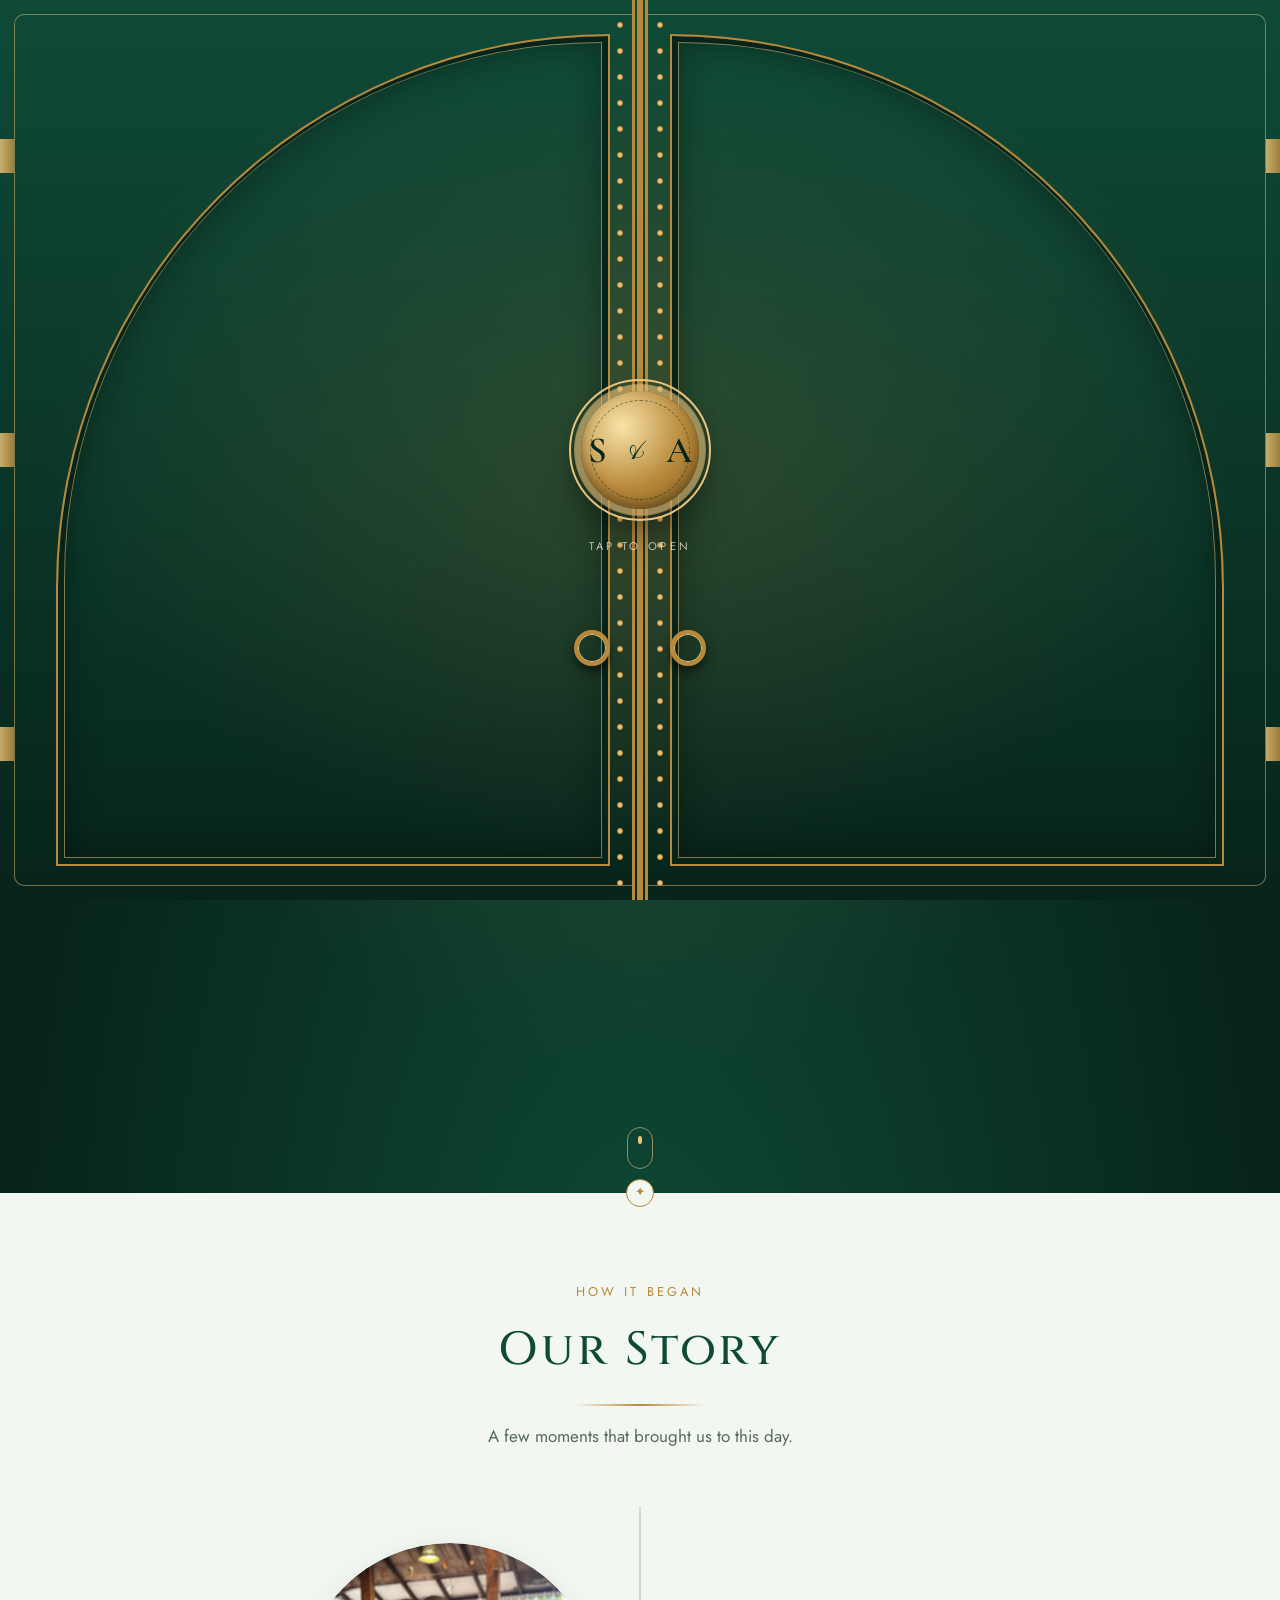
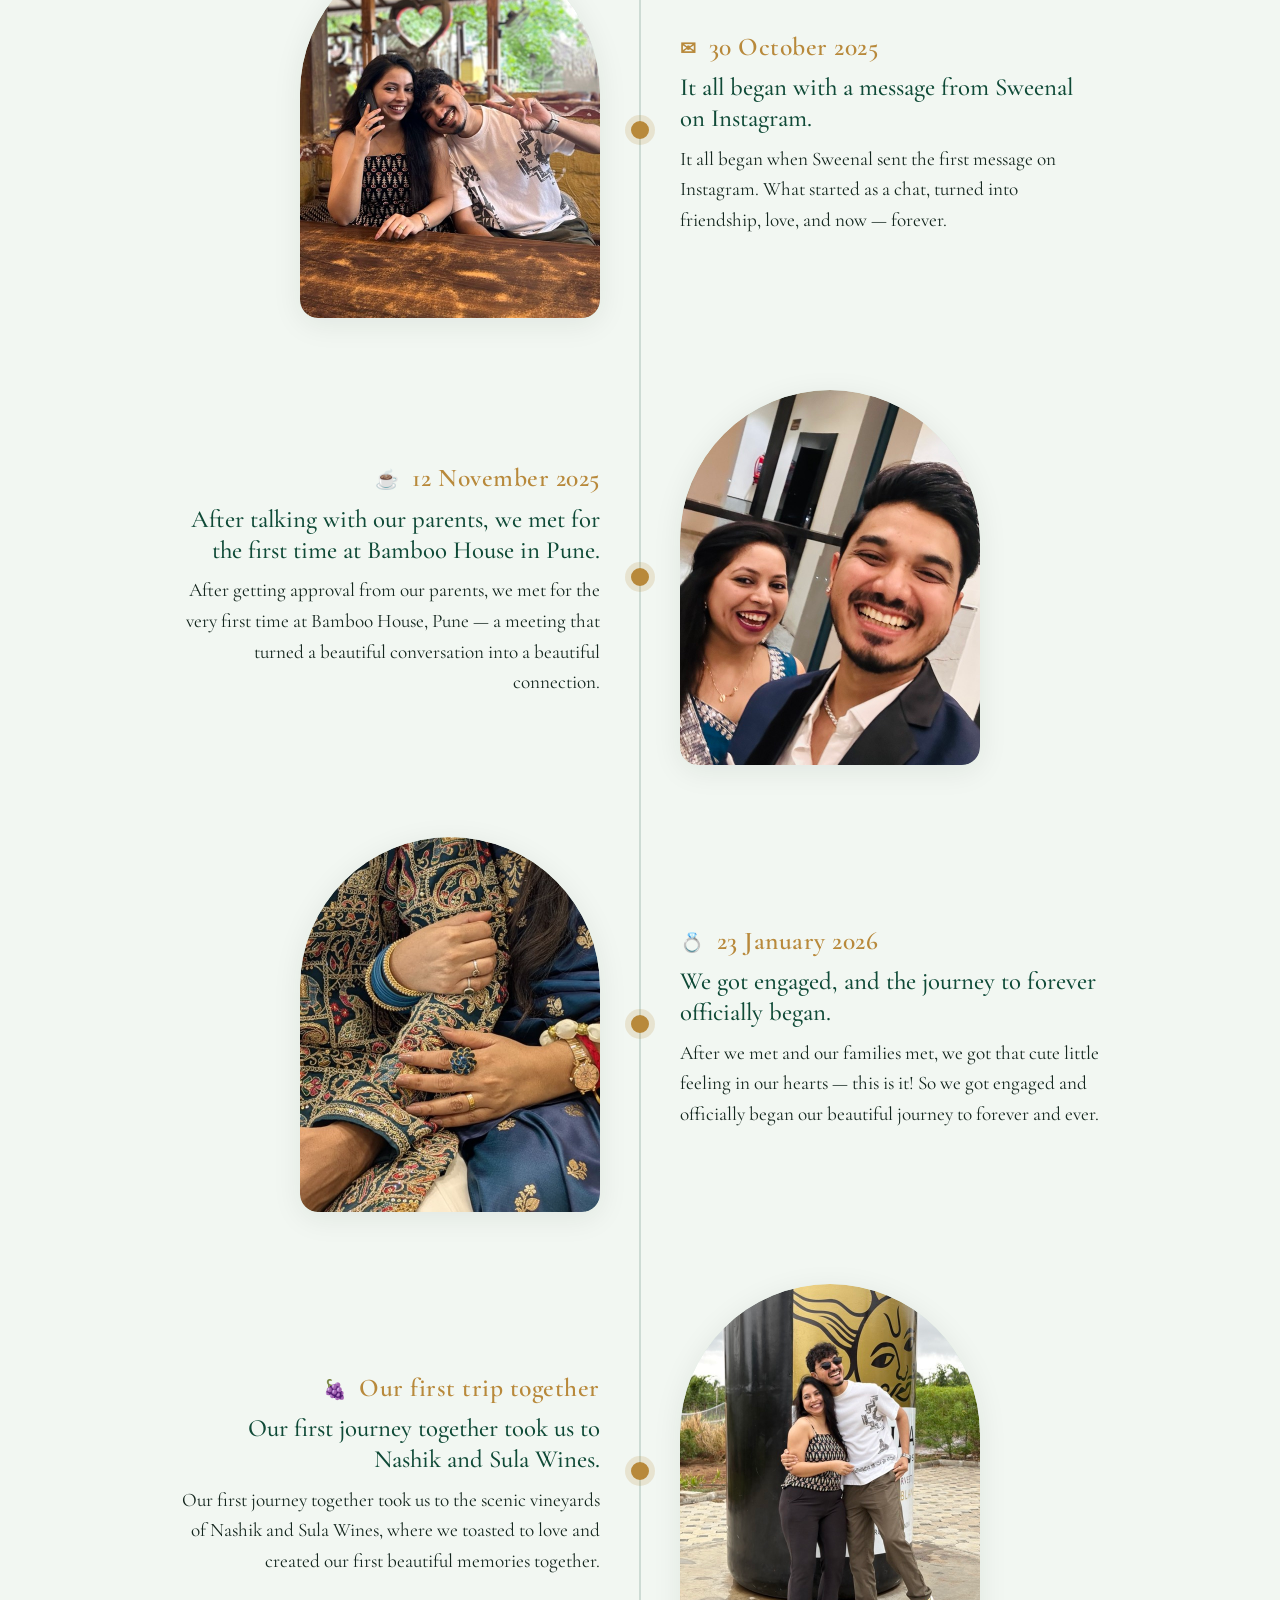
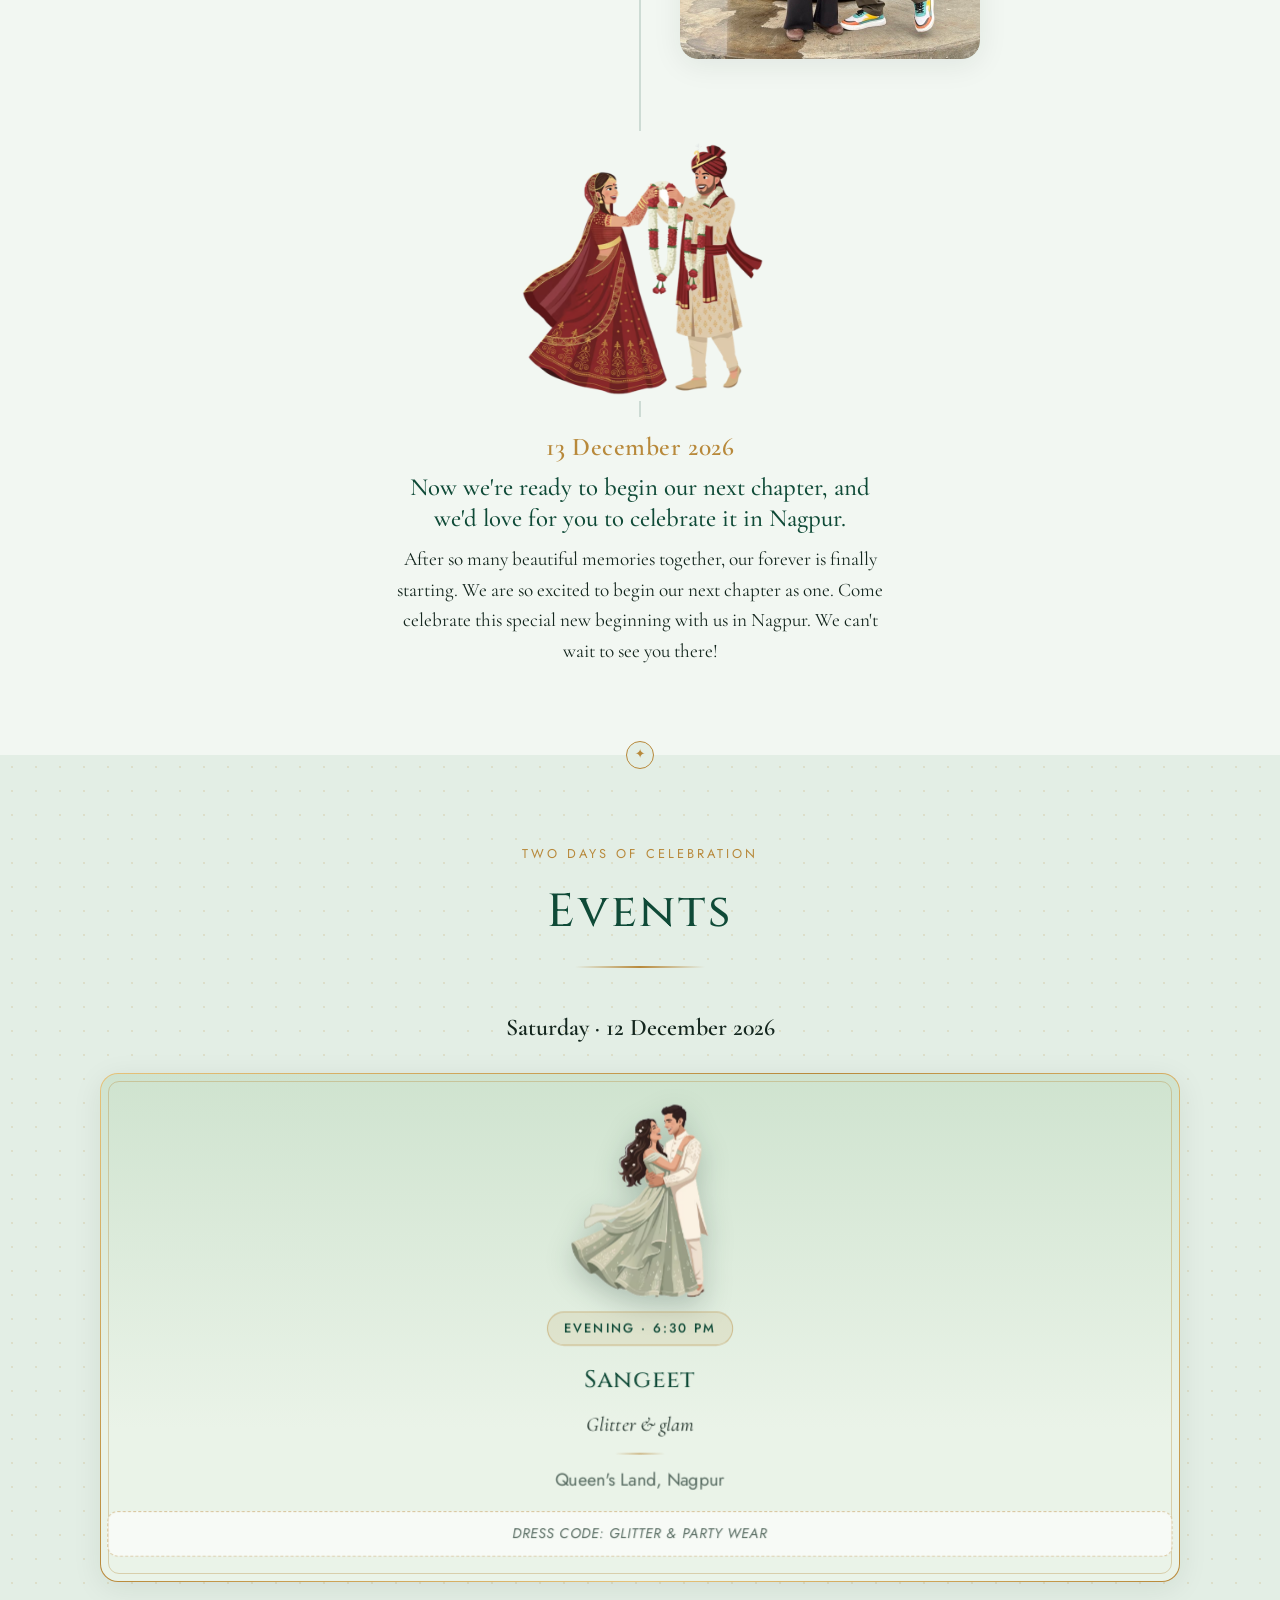
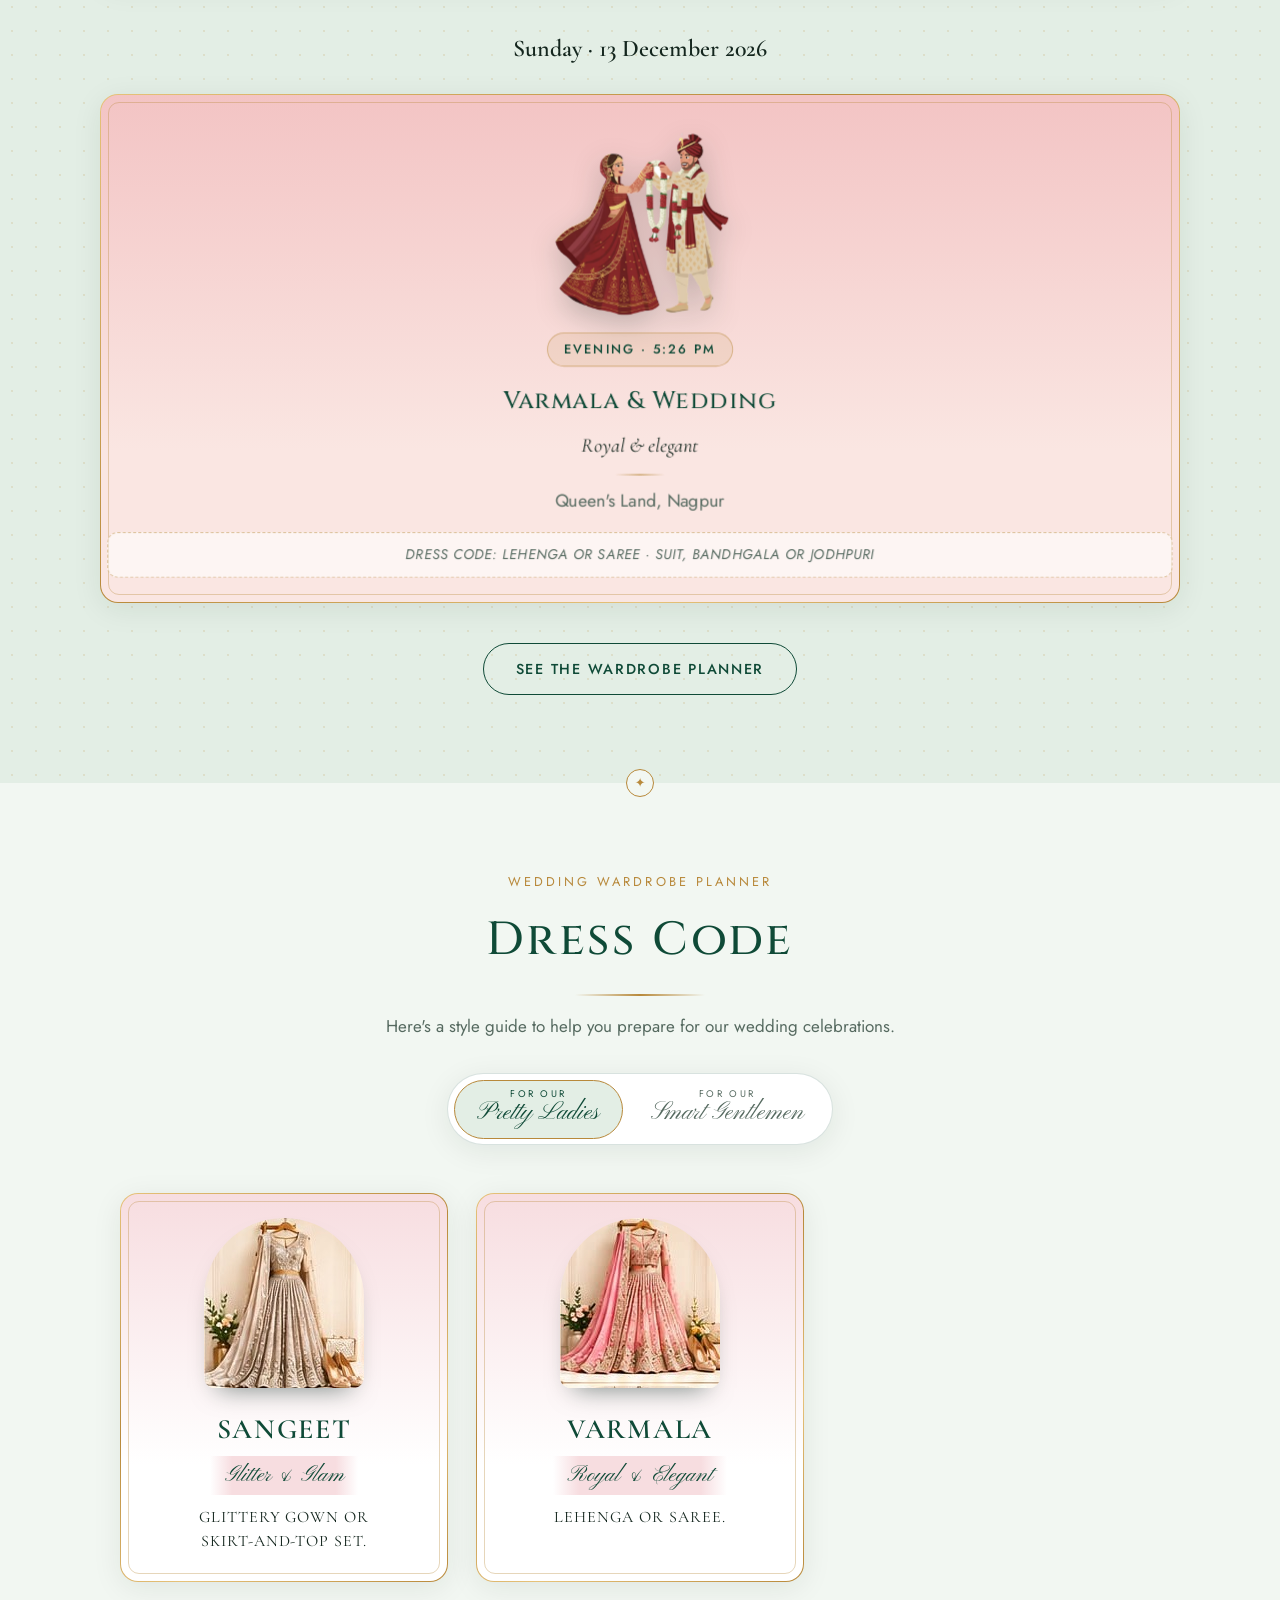
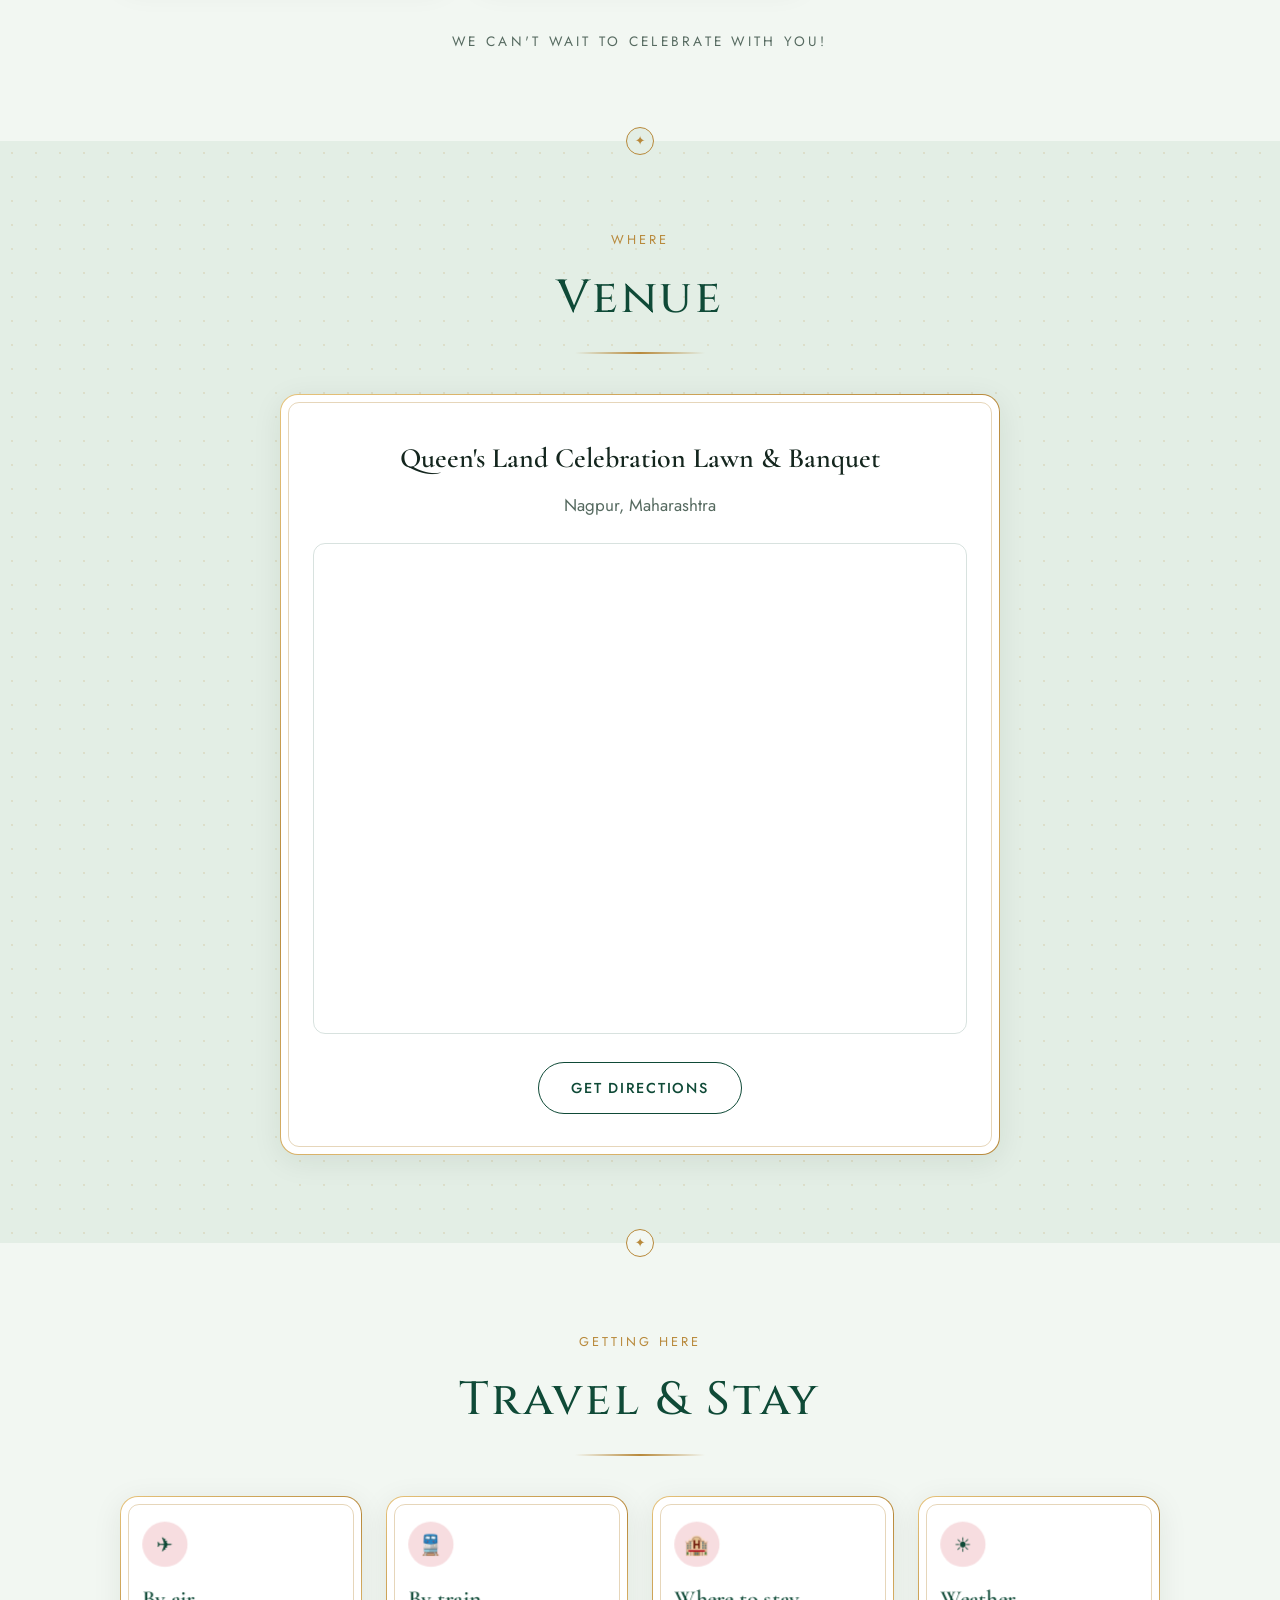
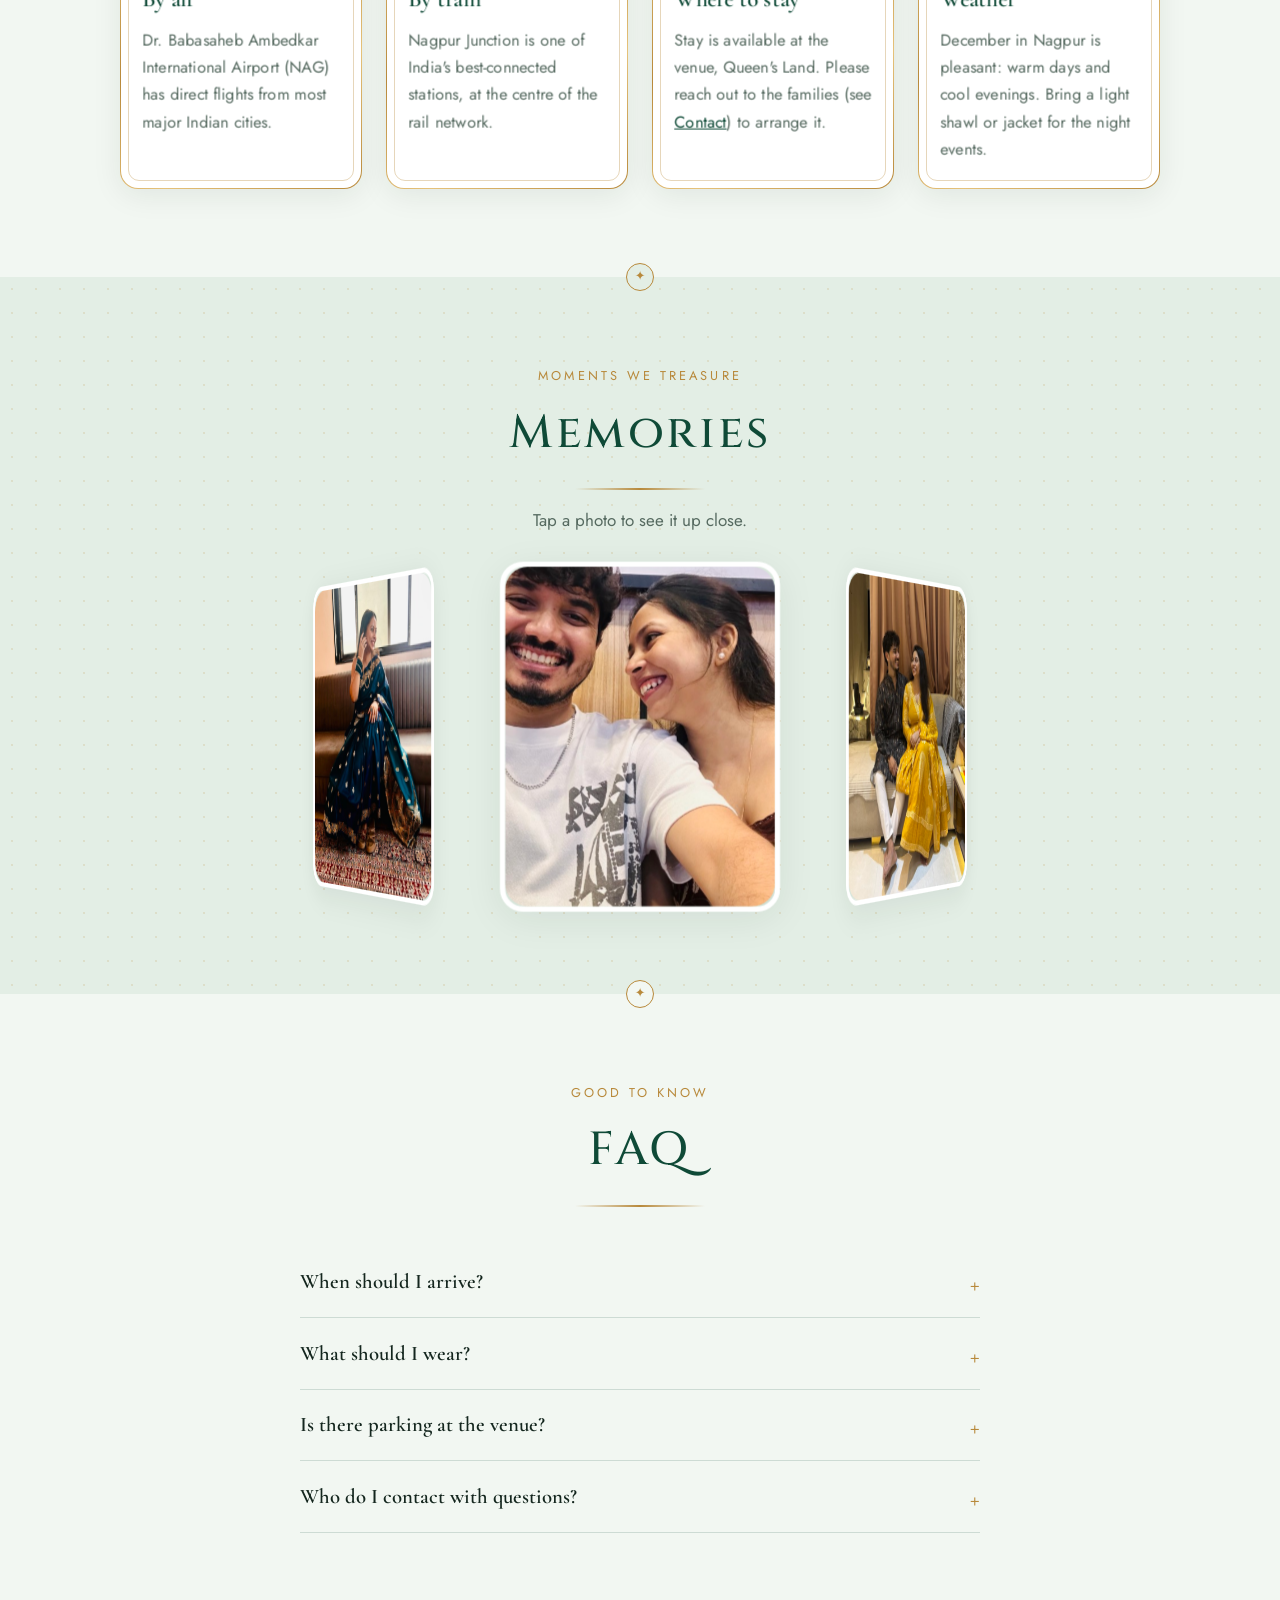
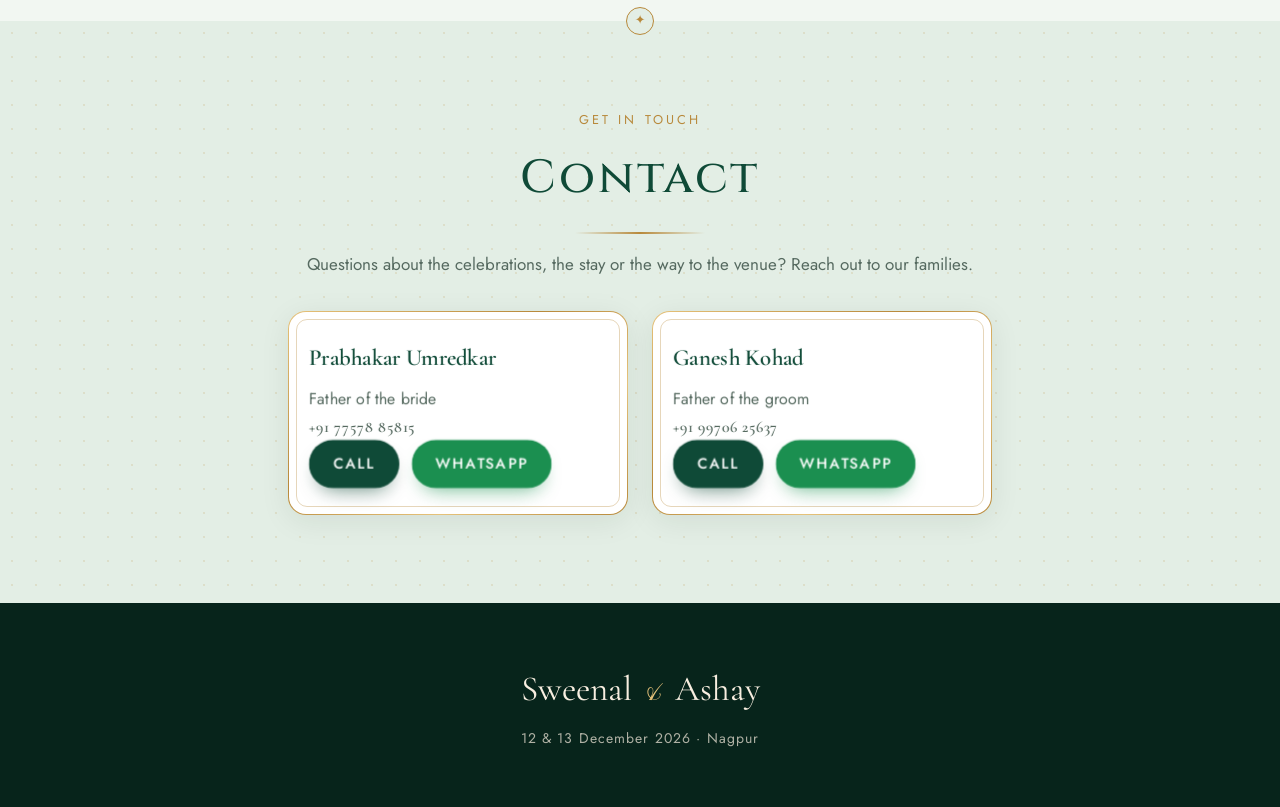
==== commit f1eb5bc4: "Add a share card for /bride-sangeet/ Co-Authored-By: Claude Sonnet 5.5 <noreply@anthropic.com>" ====
--- a/bride-sangeet/index.html
+++ b/bride-sangeet/index.html
@@ -11,7 +11,7 @@
     <meta property="og:site_name" content="Sweenal &amp; Ashay" />
     <meta property="og:title" content="Wedding Celebrations · Sweenal &amp; Ashay" />
     <meta property="og:description" content="12–13 December 2026 · Sangeet &amp; Wedding · Nagpur" />
-    <meta property="og:image" content="https://sweenal-ashay.pages.dev/images/share-bride-events.jpg" />
+    <meta property="og:image" content="https://sweenal-ashay.pages.dev/images/share-bride-sangeet.jpg" />
     <meta property="og:image:type" content="image/jpeg" />
     <meta property="og:image:width" content="1200" />
     <meta property="og:image:height" content="630" />
@@ -19,7 +19,7 @@
     <meta name="twitter:card" content="summary_large_image" />
     <meta name="twitter:title" content="Wedding Celebrations · Sweenal &amp; Ashay" />
     <meta name="twitter:description" content="12–13 December 2026 · Sangeet &amp; Wedding · Nagpur" />
-    <meta name="twitter:image" content="https://sweenal-ashay.pages.dev/images/share-bride-events.jpg" />
+    <meta name="twitter:image" content="https://sweenal-ashay.pages.dev/images/share-bride-sangeet.jpg" />
     <link rel="canonical" href="https://sweenal-ashay.pages.dev/bride-sangeet/" />
     <link rel="icon" href="../favicon-bride.ico" sizes="48x48" />
     <link rel="icon" type="image/png" sizes="32x32" href="../favicon-bride-32.png" />
